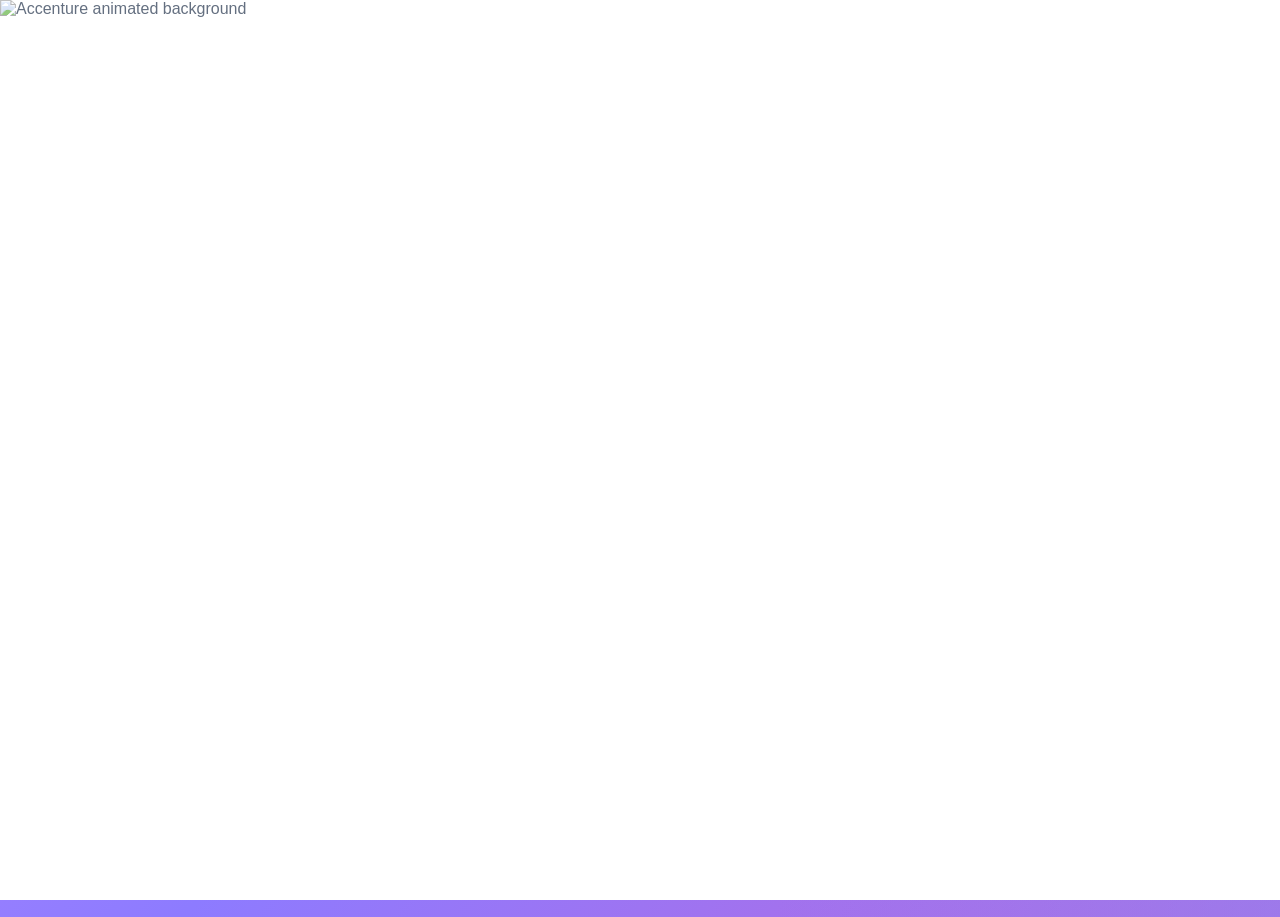
==== index.html @ 8d1d40d7 "Update index.html" ====
<!doctype html>
<html lang="en">
<head>
    <meta charset="UTF-8" />
    <meta name="viewport" content="width=device-width, initial-scale=1.0" />
    <title>Yasniri Herrera Career Journey 💜</title>
    <link rel="stylesheet" href="styles.css" />
    <link rel="stylesheet" href="https://fontlibrary.org//face/chomsky">

<link rel="preconnect" href="https://fonts.googleapis.com">
<link rel="preconnect" href="https://fonts.gstatic.com" crossorigin>
<link href="https://fonts.googleapis.com/css2?family=Cormorant+Garamond:wght@300;400;500;600;700&family=Englebert&family=Great+Vibes&family=Petit+Formal+Script&display=swap" rel="stylesheet">
</head>
 
<body>

    <!--  INTRO SCREEN -->
    <div id="intro-screen">
        <img
            src="https://media.giphy.com/media/1F5EWwZtr1RC0Eieqn/giphy.gif"
            class="intro-gif"
            alt="Accenture animated background"
        />
        <h1 class="hello-text">Welcome...</h1>
    </div>

    <div class="browser">
        <header class="top-bar">
            <div class="window-dots">
                <span class="red"></span>
                <span class="yellow"></span>
                <span class="green"></span>
            </div>

            <div class="tab">https://www...Yasniri Capst</div>

           <div class="toolbar">
                    <button class="nav-arrow" onclick="history.back()">‹</button>
                    <button class="nav-arrow" onclick="history.forward()">›</button>

                    <div class="url-bar">
                        <span>⌕</span>
                        <input
                            id="searchInput"
                            type="text"
                            placeholder="Search: Home, About, Journey, Experience, Gallery, Contact" />
                    </div>

                    <button class="go-btn" onclick="searchSite()">Go</button>
                </div>
        </header>

        <main class="start-page">
            <section class="hero">
                <h1 id="typingText" data-text="A Digital Window Into My Story"></h1>
                <h2 class="hero-subtitle">
Take a glimpse into who I am, where I’ve been, and where I’m headed next.                </h2>

                <p id="searchMessage"></p>
            </section>

            <section class="favorites">
                <a href="home.html" class="favorite-card">
                    <div class="icon">📖</div>
                    <p>About</p>
                </a>

                <a href="journey.html" class="favorite-card">
                    <div class="icon">🛤️</div>
                    <p>Journey</p>
                </a>

                <a href="experience.html" class="favorite-card">
                    <div class="icon">💼</div>
                    <p>Experience</p>
                </a>

                <a href="gallery.html" class="favorite-card">
                    <div class="icon">🖼️</div>
                    <p>Gallery</p>
                </a>

                <a href="contact.html" class="favorite-card">
                    <div class="icon">📄</div>
                    <p>Contact</p>
                </a>
            </section>

            <section class="word-belt">
                <div class="word-track">
                    <div class="quote-card">
                        <p>
                            “Yas brings her light, energy and positivity to her work and to the people around her
                            every day. I admire her diligence and perseverance in balancing school and work load in
                            the best way possible.” — Emine, My Supervisor
                        </p>
                        <button class="see-more-btn" onclick="openQuote(this)">See More</button>
                    </div>

                    <div class="quote-card">
                        <p>
                            “It’s always such a joy getting to see and talk to Yas, no matter how brief our
                            conversations are, you consistently bring such positive energy with you. You have a way
                            of leaving people feeling a little lighter and making the day just a bit better, and
                            that’s something truly special. I’m so proud of you and everything you’ve accomplished
                            in your career already!” — Talia, Peer Mentor
                        </p>
                        <button class="see-more-btn" onclick="openQuote(this)">See More</button>
                    </div>

                    <div class="quote-card">
                        <p>
                            I truly appreciate Yas’ patience, humility, kindness, and the way she has navigated
                            building strong people skills throughout her first experience in a corporate
                            environment. One of the most rewarding things to watch has been Yas gradually breaking
                            out of her shell, collaborating more confidently with her team, getting involved in
                            projects, and putting herself out there to showcase her creativity and talents. It has
                            been inspiring to watch her continue growing into herself and realizing that she can
                            accomplish anything she sets her mind to. Her hard work, dedication, and willingness to
                            keep learning has paid off, and I truly believe she has a very bright future ahead of
                            her. — Maria Acevedo
                        </p>
                        <button class="see-more-btn" onclick="openQuote(this)">See More</button>
                    </div>

                    <div class="quote-card">
                        <p>
You never know someone’s potential until you see it walk through the door—and that’s exactly what I saw in Yas from day one. She is resilient, responsible, hardworking, and a true pleasure to work with. Across the many projects we’ve collaborated on, Yas has consistently helped bring ideas to life with seamless execution. I especially admire the moments when she shines without even realizing it. Thank you for making even the most stressful days easier! - Silvia Chorny

</p>
                        <button class="see-more-btn" onclick="openQuote(this)">See More</button>
                    </div>

                    <div class="quote-card">
                        <p>“It’s always such a joy getting to see and talk to Yas, no matter how brief our
                            conversations are, you consistently bring such positive energy with you. You have a way
                            of leaving people feeling a little lighter and making the day just a bit better, and
                            that’s something truly special. I’m so proud of you and everything you’ve accomplished
                            in your career already!” — Talia, Peer Mentor</p>
                        <button class="see-more-btn" onclick="openQuote(this)">See More</button>
                    </div>

                    <div class="quote-card">
                        <p>
You never know someone’s potential until you see it walk through the door—and that’s exactly what I saw in Yas from day one. She is resilient, responsible, hardworking, and a true pleasure to work with. Across the many projects we’ve collaborated on, Yas has consistently helped bring ideas to life with seamless execution. I especially admire the moments when she shines without even realizing it. Thank you for making even the most stressful days easier! - Silvia Chorny

</p>
                        <button class="see-more-btn" onclick="openQuote(this)">See More</button>
                    </div>

                    <div class="quote-card">
                        <p>“Yas brings her light, energy and positivity to her work and to the people around her every day. I admire her diligence and perseverance in balancing school and work load in the best way possible.” - Emine(Supervisor)</p>
                        <button class="see-more-btn" onclick="openQuote(this)">See More</button>
                    </div>


 <div class="quote-card">
                        <p>
You never know someone’s potential until you see it walk through the door—and that’s exactly what I saw in Yas from day one. She is resilient, responsible, hardworking, and a true pleasure to work with. Across the many projects we’ve collaborated on, Yas has consistently helped bring ideas to life with seamless execution. I especially admire the moments when she shines without even realizing it. Thank you for making even the most stressful days easier! - Silvia Chorny

</p>
                        <button class="see-more-btn" onclick="openQuote(this)">See More</button>
                    </div>


                    <div class="quote-card">
                        <p>I truly appreciate Yas’ patience, humility, kindness, and the way she has navigated
                            building strong people skills throughout her first experience in a corporate
                            environment. One of the most rewarding things to watch has been Yas gradually breaking
                            out of her shell, collaborating more confidently with her team, getting involved in
                            projects, and putting herself out there to showcase her creativity and talents. It has
                            been inspiring to watch her continue growing into herself and realizing that she can
                            accomplish anything she sets her mind to. Her hard work, dedication, and willingness to
                            keep learning has paid off, and I truly believe she has a very bright future ahead of
                            her. — Maria Acevedo</p>
                        <button class="see-more-btn" onclick="openQuote(this)">See More</button>
                    </div>

                    <div class="quote-card">
                        <p>
Yas could take my job and do it better than me if she wanted to. She is constantly reframing the way we do things on the youth apprenticeship program with out-of-the-box ideas and the drive to execute them. She has this incredible passion to pay things forward, and was a driving force behind last year's Excel curriculum, along with serving as the only youth apprentice communications coach for Cohort 2025 to improve their business writing. She is bright, hard-working, and never stops surprising us with what she's able to do.

</p>
                        <button class="see-more-btn" onclick="openQuote(this)">See More</button>
                    </div>

                  

                    <div class="quote-card">
                        <p>
You never know someone’s potential until you see it walk through the door—and that’s exactly what I saw in Yas from day one. She is resilient, responsible, hardworking, and a true pleasure to work with. Across the many projects we’ve collaborated on, Yas has consistently helped bring ideas to life with seamless execution. I especially admire the moments when she shines without even realizing it. Thank you for making even the most stressful days easier! - Silvia Chorny

</p>
                        <button class="see-more-btn" onclick="openQuote(this)">See More</button>
                    </div>

                    <div class="quote-card">
                        <p>
I truly appreciate Yas’ patience, humility, kindness, and the way she has navigated
                            building strong people skills throughout her first experience in a corporate
                            environment. One of the most rewarding things to watch has been Yas gradually breaking
                            out of her shell, collaborating more confidently with her team, getting involved in
                            projects, and putting herself out there to showcase her creativity and talents. It has
                            been inspiring to watch her continue growing into herself and realizing that she can
                            accomplish anything she sets her mind to. Her hard work, dedication, and willingness to
                            keep learning has paid off, and I truly believe she has a very bright future ahead of
                            her. — Maria Acevedo

</p>
                        <button class="see-more-btn" onclick="openQuote(this)">See More</button>
                    </div>

                     <div class="quote-card">
                        <p>
You never know someone’s potential until you see it walk through the door—and that’s exactly what I saw in Yas from day one. She is resilient, responsible, hardworking, and a true pleasure to work with. Across the many projects we’ve collaborated on, Yas has consistently helped bring ideas to life with seamless execution. I especially admire the moments when she shines without even realizing it. Thank you for making even the most stressful days easier! - Silvia Chorny

</p>
                        <button class="see-more-btn" onclick="openQuote(this)">See More</button>
                </div>

                  <div class="quote-card">
                        <p>
Yas could take my job and do it better than me if she wanted to. She is constantly reframing the way we do things on the youth apprenticeship program with out-of-the-box ideas and the drive to execute them. She has this incredible passion to pay things forward, and was a driving force behind last year's Excel curriculum, along with serving as the only youth apprentice communications coach for Cohort 2025 to improve their business writing. She is bright, hard-working, and never stops surprising us with what she's able to do.

</p>                    <button class="see-more-btn" onclick="openQuote(this)">See More</button>
                    </div>
 <div class="quote-card">
                        <p>“It’s always such a joy getting to see and talk to Yas, no matter how brief our
                            conversations are, you consistently bring such positive energy with you. You have a way
                            of leaving people feeling a little lighter and making the day just a bit better, and
                            that’s something truly special. I’m so proud of you and everything you’ve accomplished
                            in your career already!” — Talia, Peer Mentor</p>
                        <button class="see-more-btn" onclick="openQuote(this)">See More</button>
                    </div>

                    <div class="quote-card">
                        <p>
I truly appreciate Yas’ patience, humility, kindness, and the way she has navigated
                            building strong people skills throughout her first experience in a corporate
                            environment. One of the most rewarding things to watch has been Yas gradually breaking
                            out of her shell, collaborating more confidently with her team, getting involved in
                            projects, and putting herself out there to showcase her creativity and talents. It has
                            been inspiring to watch her continue growing into herself and realizing that she can
                            accomplish anything she sets her mind to. Her hard work, dedication, and willingness to
                            keep learning has paid off, and I truly believe she has a very bright future ahead of
                            her. — Maria Acevedo

</p>
                        <button class="see-more-btn" onclick="openQuote(this)">See More</button>
                    </div>

 <div class="quote-card">
                        <p>
Yas could take my job and do it better than me if she wanted to. She is constantly reframing the way we do things on the youth apprenticeship program with out-of-the-box ideas and the drive to execute them. She has this incredible passion to pay things forward, and was a driving force behind last year's Excel curriculum, along with serving as the only youth apprentice communications coach for Cohort 2025 to improve their business writing. She is bright, hard-working, and never stops surprising us with what she's able to do.

</p>                    <button class="see-more-btn" onclick="openQuote(this)">See More</button>
                    </div>

<div class="quote-card">
                        <p>
You never know someone’s potential until you see it walk through the door—and that’s exactly what I saw in Yas from day one. She is resilient, responsible, hardworking, and a true pleasure to work with. Across the many projects we’ve collaborated on, Yas has consistently helped bring ideas to life with seamless execution. I especially admire the moments when she shines without even realizing it. Thank you for making even the most stressful days easier! - Silvia Chorny

</p>
  <button class="see-more-btn" onclick="openQuote(this)">See More</button>
                </div>

                <div class="quote-card">
                        <p>
                            “Yas brings her light, energy and positivity to her work and to the people around her
                            every day. I admire her diligence and perseverance in balancing school and work load in
                            the best way possible.” — Emine, My Supervisor
                        </p>
                        <button class="see-more-btn" onclick="openQuote(this)">See More</button>
                    </div>


            </section>
        </main>
    </div>

    <div id="quoteModal" class="quote-modal">
        <div class="quote-popup">
            <button class="close-quote" onclick="closeQuote()">×</button>
            <p id="fullQuoteText"></p>
        </div>
    </div>

    <script src="script.js"></script>

    </body>
    </html>
---- styles.css ----
* {
    margin: 0;
    padding: 0;
    box-sizing: border-box;
}

html,
body {
    width: 100%;
    min-height: 100%;
    overflow-x: hidden;
}

body {
    min-height: 100vh;
    font-family: Arial, Helvetica, sans-serif;
    background: radial-gradient(circle at top left, rgba(255, 255, 255, 0.35), transparent 28%),
        radial-gradient(circle at bottom right, rgba(129, 140, 248, 0.45), transparent 32%),
        linear-gradient(135deg, #b88cff, #8d7bff, #b46adf);
    color: #12233d;
}

/* APPLE HELLO INTRO SCREEN */

#intro-screen {
    position: fixed;
    inset: 0;
    background: #ffffff;
    display: flex;
    justify-content: center;
    align-items: center;
    overflow: hidden;
    z-index: 9999999;
    transition: opacity 1s ease, visibility 1s ease;
}

.intro-gif {
    position: absolute;
    inset: 0;
    width: 100%;
    height: 100%;
    object-fit: contain;
    opacity: 0.65;
    z-index: 1;
}

.hello-text {
    position: absolute;
    top: 50%;
    left: 50%;
    transform: translate(-50%, -50%);

    font-family: "Great Vibes", cursive;
    font-weight: 400;
    font-style: normal;
font-size: clamp(5rem, 10vw, 9rem);    letter-spacing: 4px;
    color: rgb(0, 0, 0);
    text-align: center;

    z-index: 10;
    opacity: 0;

    text-shadow:
        0 0 10px rgba(226, 87, 242, 0.8),
        0 0 20px rgba(243, 102, 226, 0.6),
        0 0 40px rgba(141, 9, 212, 0.4);
}

/* Only starts after screen is clicked */
#intro-screen.start .hello-text {
    animation:
        fadeIn 2s ease forwards,
        floatText 4s ease-in-out infinite 2s,
        glowText 3s ease-in-out infinite 2s;
}

#intro-screen.hide {
    opacity: 0;
    visibility: hidden;
    pointer-events: none;
}

@keyframes fadeIn {
    0% {
        opacity: 0;
        filter: blur(12px);
        transform: translate(-50%, -50%) scale(0.9);
    }

    100% {
        opacity: 1;
        filter: blur(0);
        transform: translate(-50%, -50%) scale(1);
    }
}

@keyframes floatText {
    0% {
        transform: translate(-50%, -50%) translateY(0px);
    }

    50% {
        transform: translate(-50%, -50%) translateY(-12px);
    }

    100% {
        transform: translate(-50%, -50%) translateY(0px);
    }
}

@keyframes glowText {
    0% {
        text-shadow:
            0 0 10px rgba(172, 39, 254, 0.885),
            0 0 20px rgba(187, 50, 225, 0.4);
    }

    50% {
        text-shadow:
            0 0 20px rgb(183, 16, 238),
            0 0 40px rgba(227, 69, 225, 0.8),
            0 0 60px rgba(224, 135, 240, 0.916);
    }

    100% {
        text-shadow:
            0 0 10px rgba(156, 13, 239, 0.872),
            0 0 20px rgba(197, 6, 255, 0.4);
    }
}

.browser {
    width: 100%;
    min-height: 100vh;
}

.top-bar {
    height: 105px;
    background: rgba(214, 207, 255, 0.72);
    backdrop-filter: blur(18px);
    border-bottom: 1px solid rgba(255, 255, 255, 0.35);
    position: relative;
    box-shadow: 0 8px 25px rgba(65, 45, 120, 0.12);
}

.window-dots {
    position: absolute;
    top: 18px;
    left: 18px;
    display: flex;
    gap: 7px;
}

.window-dots span {
    width: 14px;
    height: 14px;
    border-radius: 50%;
    display: block;
}

.red {
    background: #ff5f57;
}

.yellow {
    background: #ffbd2e;
}

.green {
    background: #28c840;
}

.tab {
    position: absolute;
    top: 10px;
    left: 88px;
    width: 215px;
    height: 35px;
    background: rgba(151, 140, 225, 0.9);
    border-radius: 9px 9px 0 0;
    padding: 10px 15px;
    font-size: 13px;
    font-weight: bold;
    color: #12233d;
    overflow: hidden;
    white-space: nowrap;
}

.toolbar {
    position: absolute;
    top: 56px;
    left: 0;
    width: 100%;
    display: flex;
    align-items: center;
    justify-content: center;
    gap: 10px;
    padding: 0 20px;
}

.nav-arrow,
.go-btn {
    border: none;
    cursor: pointer;
    transition: 0.25s;
}

.nav-arrow {
    background: transparent;
    font-size: 28px;
    padding: 4px 10px;
    color: #12233d;
}

.nav-arrow:hover {
    background: rgba(255, 255, 255, 0.35);
    border-radius: 10px;
}

.url-bar {
    width: 42%;
    min-width: 320px;
    max-width: 620px;
    height: 38px;
    background: rgba(255, 255, 255, 0.72);
    border-radius: 11px;
    display: flex;
    align-items: center;
    gap: 8px;
    padding: 0 14px;
}

.url-bar input {
    width: 100%;
    border: none;
    outline: none;
    background: transparent;
    color: #12233d;
    font-size: 14px;
}

.go-btn {
    height: 38px;
    padding: 0 18px;
    border-radius: 11px;
    background: #12233d;
    color: white;
    font-weight: bold;
}

.go-btn:hover {
    background: #3830c1;
    transform: translateY(-2px);
}

.start-page {
    padding: 70px 22px 80px;
    text-align: center;
}

.hero {
    max-width: 850px;
    margin: 0 auto 35px;
}

#typingText {
          font-family: "Great Vibes", cursive;
    font-weight: 400;
    font-style: normal;
}

.hero h2 {
    font-size: 32px;
    margin-bottom: 14px;
    font-family: "Great Vibes", cursive;
    font-weight: 400;
    font-style: normal;
}

.hero-subtitle {
    max-width: 610px;
    margin: 0 auto;
    line-height: 1.6;
}

#searchMessage {
    min-height: 24px;
    margin-top: 18px;
    font-weight: bold;
    color: #12233d;
}

.favorites {
    display: flex;
    justify-content: center;
    gap: 26px;
    flex-wrap: wrap;
    width: 90%;
    max-width: 900px;
    margin: 0 auto 55px;
}

.favorite-card {
    width: 112px;
    text-align: center;
    text-decoration: none;
    color: #12233d;
    transition: 0.25s;
}

.favorite-card:hover {
    transform: translateY(-7px) scale(1.04);
}

.icon {
    width: 72px;
    height: 72px;
    margin: 0 auto 10px;
    background: rgba(255, 255, 255, 0.82);
    border: 1px solid rgba(255, 255, 255, 0.65);
    border-radius: 20px;
    box-shadow: 0 12px 25px rgba(64, 44, 120, 0.2);
    display: flex;
    justify-content: center;
    align-items: center;
    font-size: 30px;
}

.favorite-card p {
    font-size: 13px;
    font-weight: bold;
}

.word-belt {
    width: 100%;
    overflow: hidden;
    padding: 25px 0 40px;
}

.word-track {
    display: flex;
    gap: 28px;
    width: max-content;
    animation: conveyor 27s linear infinite;
}

.word-track:hover {
    animation-play-state: paused;
}

.quote-card {
    width: 360px;
    height: 190px;
    padding: 24px 28px;
    border-radius: 28px;
    background: rgba(255, 255, 255, 0.22);
    backdrop-filter: blur(18px);
    border: 1px solid rgba(255, 255, 255, 0.35);
    box-shadow: 0 18px 35px rgba(54, 35, 110, 0.22);
    color: #fcfdff;
    font-size: 16px;
    font-weight: bold;
    line-height: 1.45;
    text-align: center;
    display: flex;
    flex-direction: column;
    justify-content: space-between;
}

.quote-card p {
    display: -webkit-box;
    -webkit-line-clamp: 4;
    -webkit-box-orient: vertical;
    overflow: hidden;
}

.see-more-btn {
    border: none;
    margin-top: 12px;
    padding: 9px 18px;
    border-radius: 999px;
    background: white;
    color: #6d4bd8;
    font-weight: bold;
    cursor: pointer;
}

.see-more-btn:hover {
    background: #12233d;
    color: white;
}

.quote-modal {
    display: none;
    position: fixed;
    inset: 0;
    background: rgba(18, 35, 61, 0.55);
    backdrop-filter: blur(8px);
    z-index: 9999;
    justify-content: center;
    align-items: center;
    padding: 20px;
}

.quote-modal.active {
    display: flex;
}

.quote-popup {
    width: min(650px, 92%);
    max-height: 75vh;
    overflow-y: auto;
    background: rgba(255, 255, 255, 0.95);
    color: #12233d;
    border-radius: 28px;
    padding: 40px 35px 35px;
    box-shadow: 0 25px 60px rgba(38, 25, 89, 0.35);
    position: relative;
}

.quote-popup p {
    font-size: 18px;
    line-height: 1.7;
    font-weight: bold;
}

.close-quote {
    position: absolute;
    top: 14px;
    right: 18px;
    border: none;
    background: #6d4bd8;
    color: white;
    width: 34px;
    height: 34px;
    border-radius: 50%;
    font-size: 22px;
    cursor: pointer;
}

h1 {
     font-family: "Cormorant Garamond";
    font-size: 60px;
}

@keyframes conveyor {
    from {
        transform: translateX(0);
    }

    to {
        transform: translateX(-50%);
    }
}

@media (max-width: 768px) {
    .top-bar {
        height: 135px;
    }

    .toolbar {
        top: 68px;
        flex-wrap: wrap;
    }

    .url-bar {
        width: 75%;
        min-width: 230px;
    }

    #typingText {
        font-size: 32px;
    }

    .hero h2 {
        font-size: 26px;
    }

    .quote-card {
        width: 300px;
        height: 185px;
        font-size: 15px;
    }
}

@media (max-width: 600px) {
    .tab {
        display: none;
    }

    .url-bar {
        width: 100%;
        min-width: 0;
    }

    .favorites {
        display: grid;
        grid-template-columns: repeat(2, 1fr);
    }

    .quote-card {
        width: 260px;
        height: 185px;
        font-size: 14px;
        padding: 20px;
    }
}

h2 {
    font-family: "Cormorant Garamond", serif;
    font-optical-sizing: auto;
    font-weight: 400;
    font-style: normal;
    font-size: 20px;
}

h4 {
    font-family: "Cormorant Garamond", serif;
    font-optical-sizing: auto;
    font-weight: 400;
    font-style: normal;
}

p {
    font-family: "Cormorant Garamond", serif;
    font-optical-sizing: auto;
    font-weight: 400;
    font-style: normal;
    font-size: 20px;
}

a{
    font-family: "Petit Formal Script", cursive;
  font-style: bold;  
  font-size: 18px;
}


input {
    font-family: "Englebert", cursive;
}
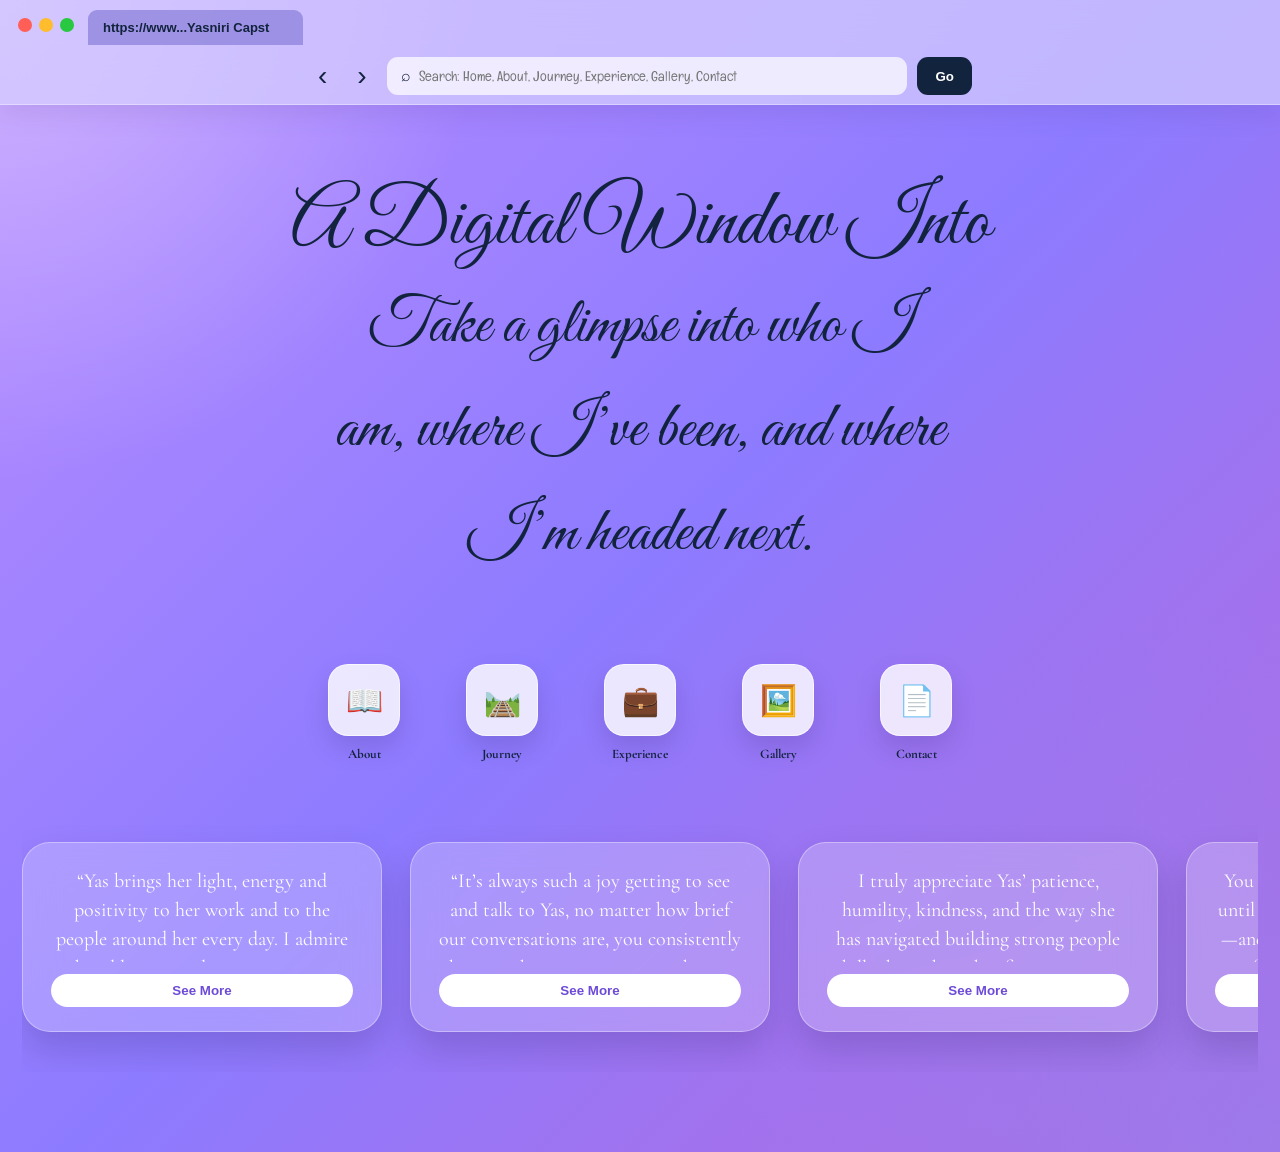
==== commit 34c73999: "changes" ====
--- a/index.html
+++ b/index.html
@@ -14,7 +14,7 @@
  
 <body>
 
-    <!--  INTRO SCREEN -->
+    <!--  INTRO SCREEN 
     <div id="intro-screen">
         <img
             src="https://media.giphy.com/media/1F5EWwZtr1RC0Eieqn/giphy.gif"
@@ -22,8 +22,8 @@
             alt="Accenture animated background"
         />
         <h1 class="hello-text">Welcome...</h1>
-    </div>
-
+    </div>   
+-->
     <div class="browser">
         <header class="top-bar">
             <div class="window-dots">
--- a/styles.css
+++ b/styles.css
@@ -270,7 +270,7 @@
 }
 
 .hero h2 {
-    font-size: 32px;
+    font-size: 65px;
     margin-bottom: 14px;
     font-family: "Great Vibes", cursive;
     font-weight: 400;
@@ -440,7 +440,7 @@
 
 h1 {
      font-family: "Cormorant Garamond";
-    font-size: 60px;
+    font-size: 80px;
 }
 
 @keyframes conveyor {
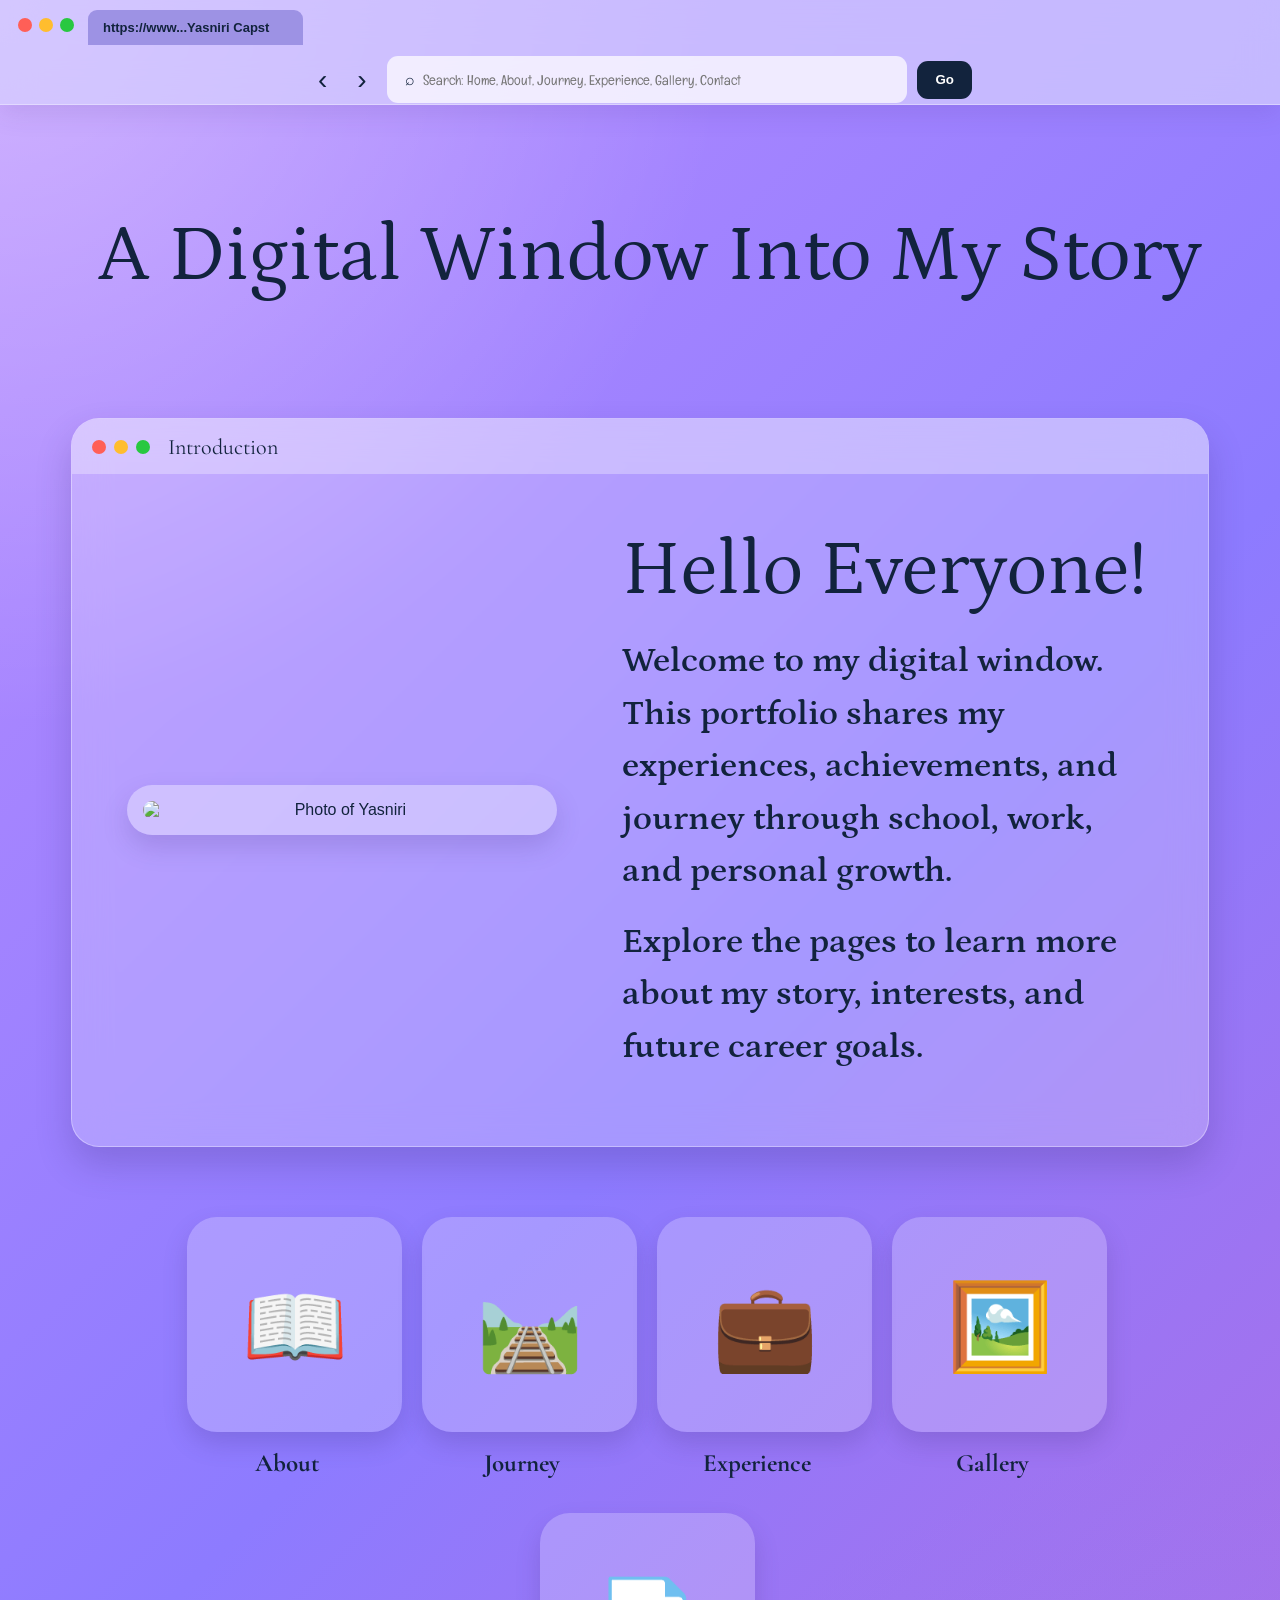
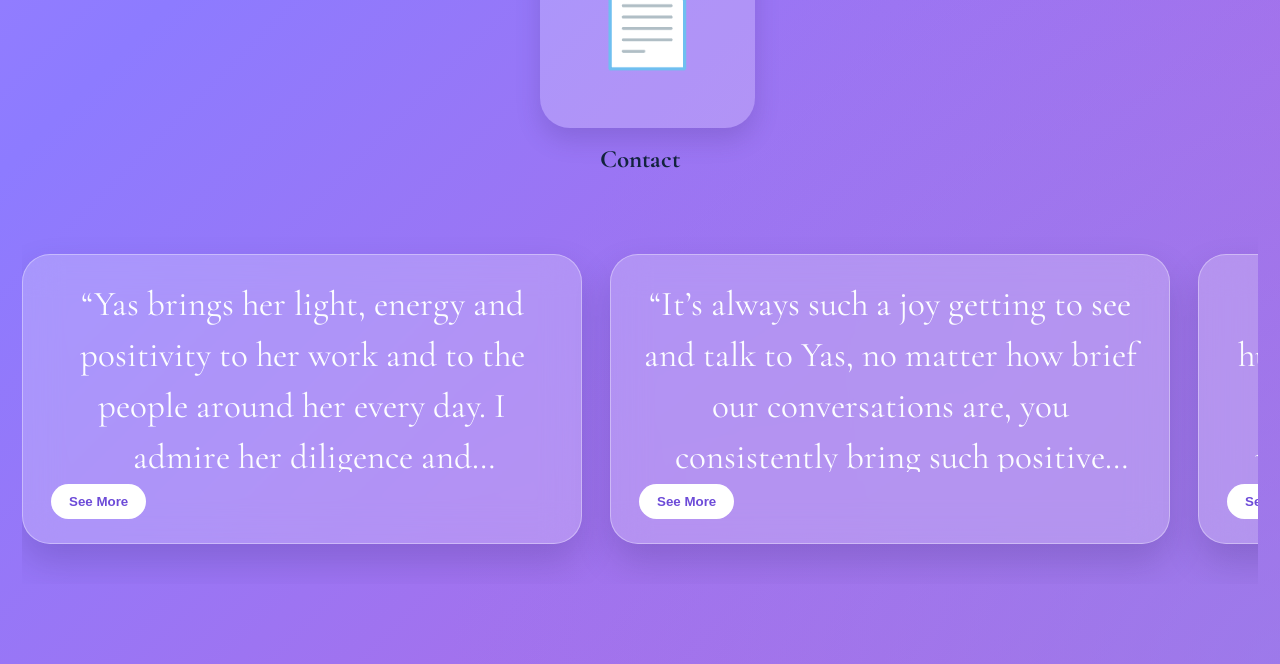
==== commit 806b5a28: "changes" ====
--- a/index.html
+++ b/index.html
@@ -10,6 +10,7 @@
 <link rel="preconnect" href="https://fonts.googleapis.com">
 <link rel="preconnect" href="https://fonts.gstatic.com" crossorigin>
 <link href="https://fonts.googleapis.com/css2?family=Cormorant+Garamond:wght@300;400;500;600;700&family=Englebert&family=Great+Vibes&family=Petit+Formal+Script&display=swap" rel="stylesheet">
+<link href="https://fonts.googleapis.com/css2?family=Cookie&family=Cormorant+Garamond:ital,wght@0,300..700;1,300..700&family=Englebert&family=Great+Vibes&family=Marck+Script&family=Petit+Formal+Script&family=Petrona:ital,wght@1,100..900&display=swap" rel="stylesheet">
 </head>
  
 <body>
@@ -53,11 +54,54 @@
         <main class="start-page">
             <section class="hero">
                 <h1 id="typingText" data-text="A Digital Window Into My Story"></h1>
-                <h2 class="hero-subtitle">
-Take a glimpse into who I am, where I’ve been, and where I’m headed next.                </h2>
+
+<h2 id="typingText2"
+    data-text="Take a glimpse into who I am, where I’ve been, and where I’m headed next."
+    class="hero-subtitle">
+</h2>
 
                 <p id="searchMessage"></p>
             </section>
+<section class="mini-window about-window">
+
+    <div class="mini-topbar">
+        <span class="dot red"></span>
+        <span class="dot yellow"></span>
+        <span class="dot green"></span>
+
+        <h4>Introduction</h4>
+    </div>
+
+    <div class="mini-content about-layout">
+
+        <div class="photo-card">
+            <img
+                src="https://cdn.corenexis.com/files/c/7716537720.jpg"
+                alt="Photo of Yasniri"
+                class="profile-image" />
+        </div>
+
+        <div class="about-text">
+
+            <h1 id="aboutTypingText"
+                data-text="Hello Everyone!">
+            </h1>
+
+            <p>
+                Welcome to my digital window. This portfolio shares my experiences,
+                achievements, and journey through school, work, and personal growth.
+            </p>
+
+            <p>
+                Explore the pages to learn more about my story,
+                interests, and future career goals.
+            </p>
+
+        </div>
+
+    </div>
+
+</section>
 
             <section class="favorites">
                 <a href="home.html" class="favorite-card">
--- a/styles.css
+++ b/styles.css
@@ -221,17 +221,17 @@
     width: 42%;
     min-width: 320px;
     max-width: 620px;
-    height: 38px;
+    height: 47px;
     background: rgba(255, 255, 255, 0.72);
     border-radius: 11px;
     display: flex;
     align-items: center;
     gap: 8px;
-    padding: 0 14px;
+    padding: 0 18px;
 }
 
 .url-bar input {
-    width: 100%;
+    width: 200%;
     border: none;
     outline: none;
     background: transparent;
@@ -259,12 +259,15 @@
 }
 
 .hero {
-    max-width: 850px;
-    margin: 0 auto 35px;
+    max-width: 1500px;
+    width: 100%;
+
+    margin: 0 auto 75px;
+
 }
 
 #typingText {
-          font-family: "Great Vibes", cursive;
+  font-family: "Petrona", serif;
     font-weight: 400;
     font-style: normal;
 }
@@ -272,16 +275,21 @@
 .hero h2 {
     font-size: 65px;
     margin-bottom: 14px;
-    font-family: "Great Vibes", cursive;
-    font-weight: 400;
+  font-family: "Petrona", serif;
+     font-weight: 400;
     font-style: normal;
+    white-space: nowrap;
+
 }
 
 .hero-subtitle {
     max-width: 610px;
     margin: 0 auto;
     line-height: 1.6;
-}
+   transform: translateX(-80px);
+   padding-right: 1680px;
+}
+
 
 #searchMessage {
     min-height: 24px;
@@ -292,16 +300,23 @@
 
 .favorites {
     display: flex;
+    flex-direction: row;
+
     justify-content: center;
-    gap: 26px;
+    align-items: center;
+
+    gap: 35px;
+
     flex-wrap: wrap;
+
     width: 90%;
-    max-width: 900px;
+    max-width: 1200px;
+
     margin: 0 auto 55px;
 }
 
 .favorite-card {
-    width: 112px;
+    width: 200px;
     text-align: center;
     text-decoration: none;
     color: #12233d;
@@ -313,21 +328,27 @@
 }
 
 .icon {
-    width: 72px;
-    height: 72px;
-    margin: 0 auto 10px;
-    background: rgba(255, 255, 255, 0.82);
-    border: 1px solid rgba(255, 255, 255, 0.65);
-    border-radius: 20px;
-    box-shadow: 0 12px 25px rgba(64, 44, 120, 0.2);
+    width: 215px;
+    height: 215px;
+
+    margin: 0 auto 16px;
+
+    background: rgba(255, 255, 255, 0.22);
+
+    border-radius: 30px;
+
     display: flex;
     justify-content: center;
     align-items: center;
-    font-size: 30px;
+
+    font-size: 85px;
+
+    box-shadow: 0 12px 25px rgba(64,44,120,0.2);
+    
 }
 
 .favorite-card p {
-    font-size: 13px;
+    font-size: 25px;
     font-weight: bold;
 }
 
@@ -349,8 +370,8 @@
 }
 
 .quote-card {
-    width: 360px;
-    height: 190px;
+    width: 560px;
+    height: 290px;
     padding: 24px 28px;
     border-radius: 28px;
     background: rgba(255, 255, 255, 0.22);
@@ -372,6 +393,7 @@
     -webkit-line-clamp: 4;
     -webkit-box-orient: vertical;
     overflow: hidden;
+    font-size:35px;
 }
 
 .see-more-btn {
@@ -383,10 +405,12 @@
     color: #6d4bd8;
     font-weight: bold;
     cursor: pointer;
+    height: 36px;
+    width: max-content;
 }
 
 .see-more-btn:hover {
-    background: #12233d;
+    background: #8000bf;
     color: white;
 }
 
@@ -407,8 +431,8 @@
 }
 
 .quote-popup {
-    width: min(650px, 92%);
-    max-height: 75vh;
+    width: min(850px, 92%);
+    max-height: 1375px;
     overflow-y: auto;
     background: rgba(255, 255, 255, 0.95);
     color: #12233d;
@@ -419,7 +443,7 @@
 }
 
 .quote-popup p {
-    font-size: 18px;
+    font-size: 30px;
     line-height: 1.7;
     font-weight: bold;
 }
@@ -441,6 +465,9 @@
 h1 {
      font-family: "Cormorant Garamond";
     font-size: 80px;
+    white-space: nowrap;
+    padding-left: 20px;
+    padding-top: 35px;
 }
 
 @keyframes conveyor {
@@ -508,7 +535,6 @@
 
 h2 {
     font-family: "Cormorant Garamond", serif;
-    font-optical-sizing: auto;
     font-weight: 400;
     font-style: normal;
     font-size: 20px;
@@ -538,4 +564,150 @@
 
 input {
     font-family: "Englebert", cursive;
-}+}
+
+
+/* MINI WINDOW */
+
+.mini-window {
+    width: 92%;
+    max-width: 1450px;
+
+    margin: 70px auto;
+
+    background: rgba(255, 255, 255, 0.22);
+
+    backdrop-filter: blur(18px);
+
+    border: 1px solid rgba(255, 255, 255, 0.35);
+
+    border-radius: 28px;
+
+    box-shadow: 0 18px 35px rgba(54, 35, 110, 0.22);
+
+    overflow: hidden;
+}
+
+.mini-topbar {
+    height: 55px;
+
+    background: rgba(255, 255, 255, 0.3);
+
+    display: flex;
+    align-items: center;
+
+    gap: 8px;
+
+    padding: 0 20px;
+}
+
+.mini-topbar .dot {
+    width: 14px;
+    height: 14px;
+
+    border-radius: 50%;
+
+    display: block;
+}
+
+.mini-topbar h4 {
+    margin-left: 10px;
+
+    font-size: 22px;
+
+    font-family: "Cormorant Garamond", serif;
+
+    color: #12233d;
+}
+
+.mini-content {
+    padding: 55px;
+}
+
+.about-layout {
+    display: grid;
+
+    grid-template-columns: 430px 1fr;
+
+    gap: 65px;
+
+    align-items: center;
+}
+
+.photo-card {
+    width: 430px;
+
+    background: rgba(255, 255, 255, 0.35);
+
+    padding: 16px;
+
+    border-radius: 28px;
+
+    box-shadow: 0 12px 26px rgba(64, 44, 120, 0.18);
+}
+
+.profile-image {
+    width: 100%;
+
+    display: block;
+
+    border-radius: 22px;
+}
+
+.about-text {
+    text-align: left;
+}
+
+.about-text h1 {
+  font-family: "Petrona", serif;
+
+    font-size: clamp(4rem, 6vw, 6.2rem);
+
+    font-weight: 400;
+
+    line-height: 1.1;
+
+    margin-bottom: 22px;
+
+    padding: 0;
+
+    white-space: normal;
+
+    color: #12233d;
+}
+
+.about-text p {
+  font-family: "Petrona", serif;
+
+    font-size: 35px;
+
+    line-height: 1.5;
+
+    margin-bottom: 18px;
+
+    font-weight: 600;
+
+    color: #12233d;
+}
+
+/* MOBILE */
+
+@media (max-width: 950px) {
+
+    .about-layout {
+        grid-template-columns: 1fr;
+
+        text-align: center;
+    }
+
+    .photo-card {
+        margin: 0 auto;
+    }
+
+    .about-text {
+        text-align: center;
+    }
+}
+
+
+
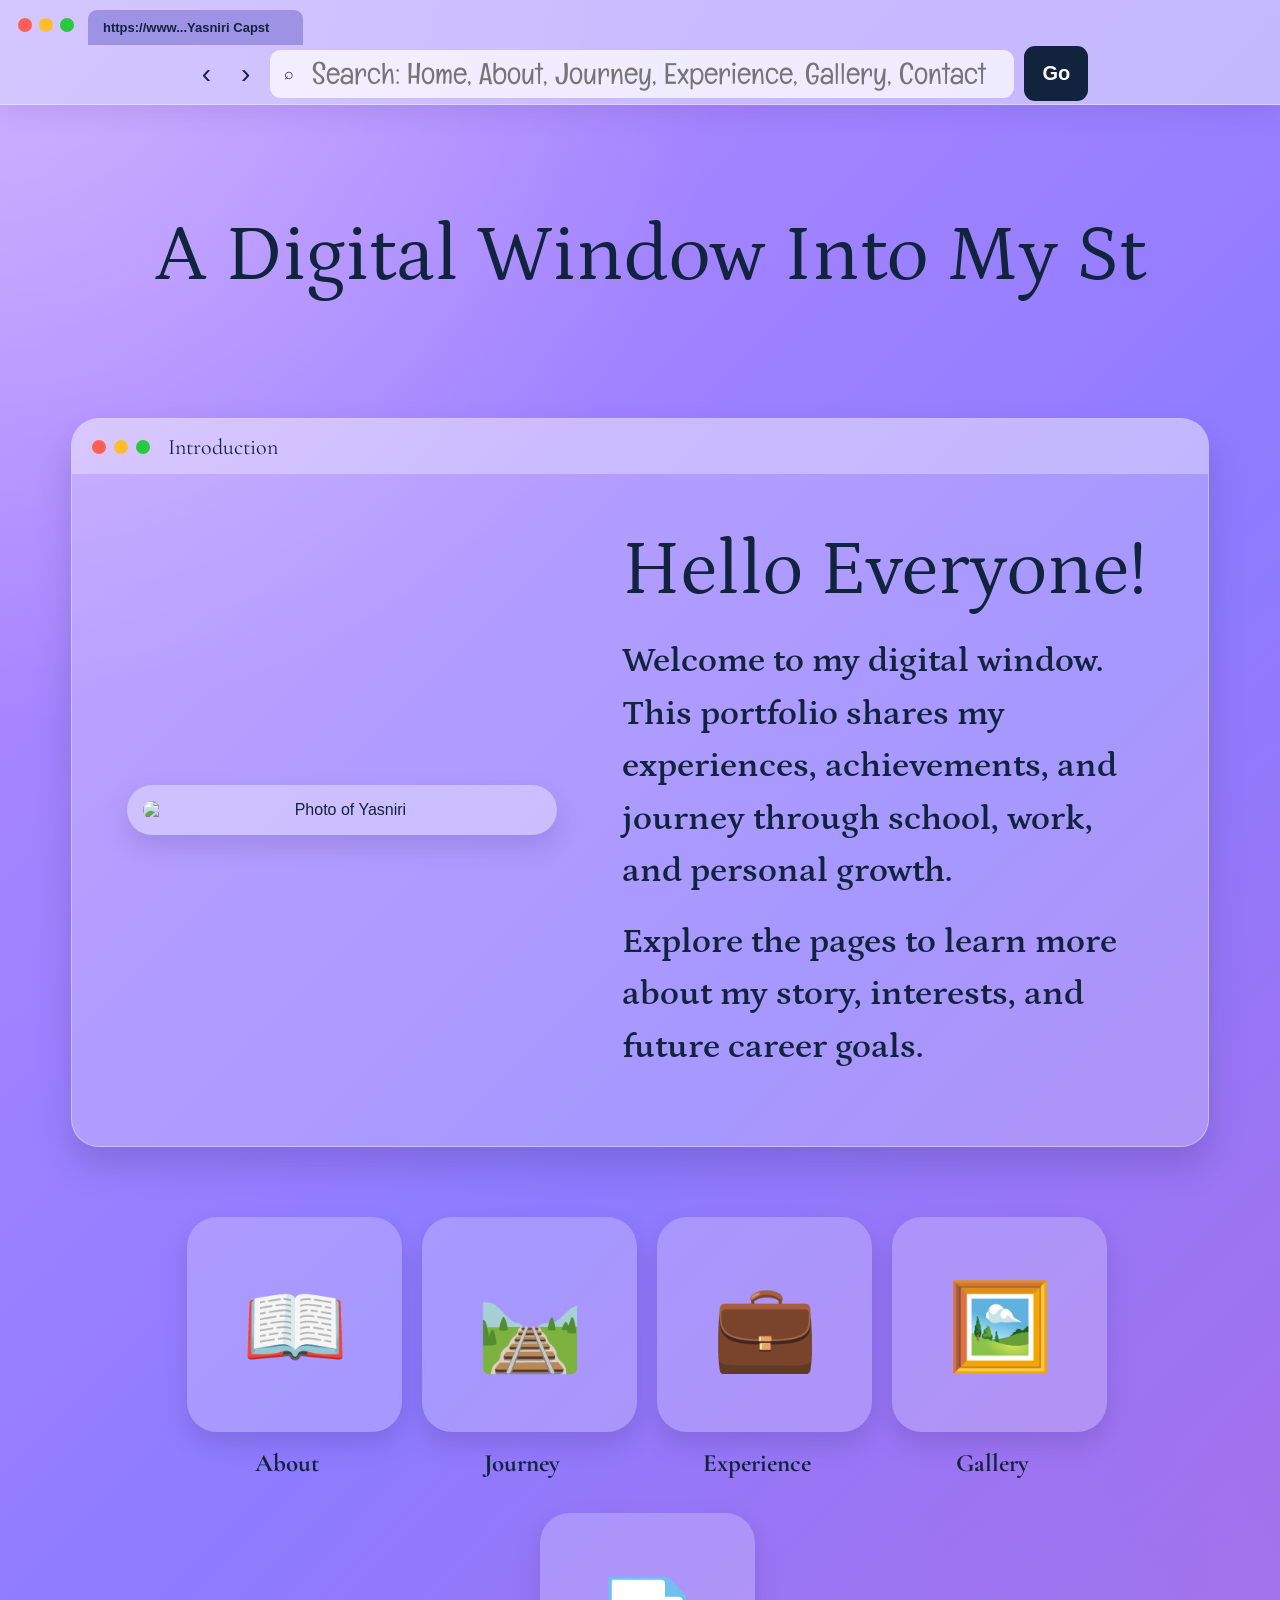
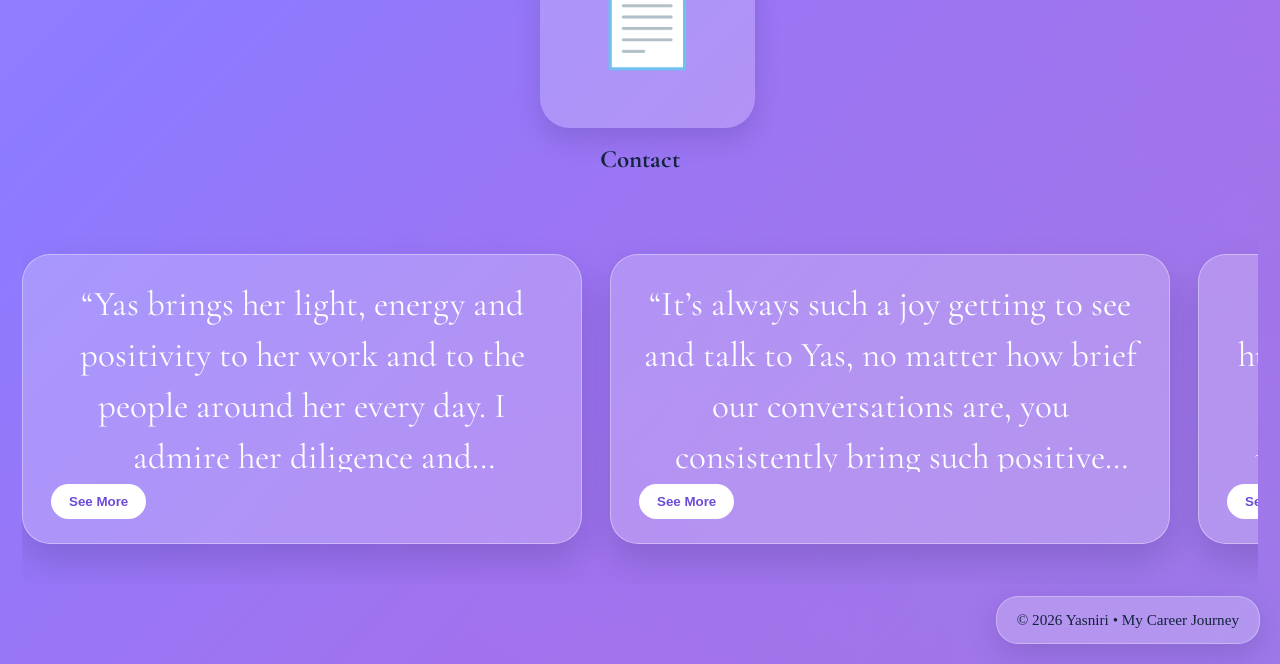
==== commit 222bb966: "changes" ====
--- a/index.html
+++ b/index.html
@@ -14,8 +14,8 @@
 </head>
  
 <body>
-
-    <!--  INTRO SCREEN 
+<!---
+     INTRO SCREEN 
     <div id="intro-screen">
         <img
             src="https://media.giphy.com/media/1F5EWwZtr1RC0Eieqn/giphy.gif"
@@ -330,6 +330,8 @@
     </div>
 
     <script src="script.js"></script>
-
+<footer class="dock-footer">
+    © 2026 Yasniri • My Career Journey
+</footer>
     </body>
     </html>
--- a/styles.css
+++ b/styles.css
@@ -10,15 +10,37 @@
     min-height: 100%;
     overflow-x: hidden;
 }
-
 body {
     min-height: 100vh;
     font-family: Arial, Helvetica, sans-serif;
-    background: radial-gradient(circle at top left, rgba(255, 255, 255, 0.35), transparent 28%),
+    background:
+        radial-gradient(circle at top left, rgba(255, 255, 255, 0.35), transparent 28%),
         radial-gradient(circle at bottom right, rgba(129, 140, 248, 0.45), transparent 32%),
         linear-gradient(135deg, #b88cff, #8d7bff, #b46adf);
     color: #12233d;
-}
+
+    animation: pageEnter 0.8s ease forwards;
+}
+
+body.fade-out {
+    opacity: 0;
+    transition: opacity 0.45s ease;
+}
+
+@keyframes pageEnter {
+    from {
+        opacity: 0;
+        filter: blur(12px);
+        transform: scale(0.98);
+    }
+
+    to {
+        opacity: 1;
+        filter: blur(0);
+        transform: scale(1);
+    }
+}
+
 
 /* APPLE HELLO INTRO SCREEN */
 
@@ -188,7 +210,7 @@
 
 .toolbar {
     position: absolute;
-    top: 56px;
+    top: 46px;
     left: 0;
     width: 100%;
     display: flex;
@@ -218,34 +240,35 @@
 }
 
 .url-bar {
-    width: 42%;
-    min-width: 320px;
-    max-width: 620px;
-    height: 47px;
+      width: 60%;
+    min-width: 420px;
+    max-width: 900px;
+    height: 48px;
     background: rgba(255, 255, 255, 0.72);
     border-radius: 11px;
     display: flex;
     align-items: center;
-    gap: 8px;
-    padding: 0 18px;
+    gap: 18px;
+    padding: 0 14px;
 }
 
 .url-bar input {
-    width: 200%;
+    width: 100%;
     border: none;
     outline: none;
     background: transparent;
     color: #12233d;
-    font-size: 14px;
+    font-size: 30px;
 }
 
 .go-btn {
-    height: 38px;
+    height: 55px;
     padding: 0 18px;
     border-radius: 11px;
     background: #12233d;
     color: white;
     font-weight: bold;
+    font-size:20px;
 }
 
 .go-btn:hover {
@@ -710,4 +733,30 @@
 }
 
 
-
+.dock-footer {
+    position: fixed;
+
+    bottom: 20px;
+    right: 20px;
+
+    padding: 14px 20px;
+
+    border-radius: 22px;
+
+    background: rgba(255, 255, 255, 0.22);
+
+    backdrop-filter: blur(20px);
+    -webkit-backdrop-filter: blur(20px);
+
+    border: 1px solid rgba(255, 255, 255, 0.3);
+
+    box-shadow: 0 10px 30px rgba(54, 35, 110, 0.2);
+
+    color: #12233d;
+
+    font-family: "Life Savers", serif;
+
+    font-size: 0.95rem;
+
+    z-index: 9999;
+}
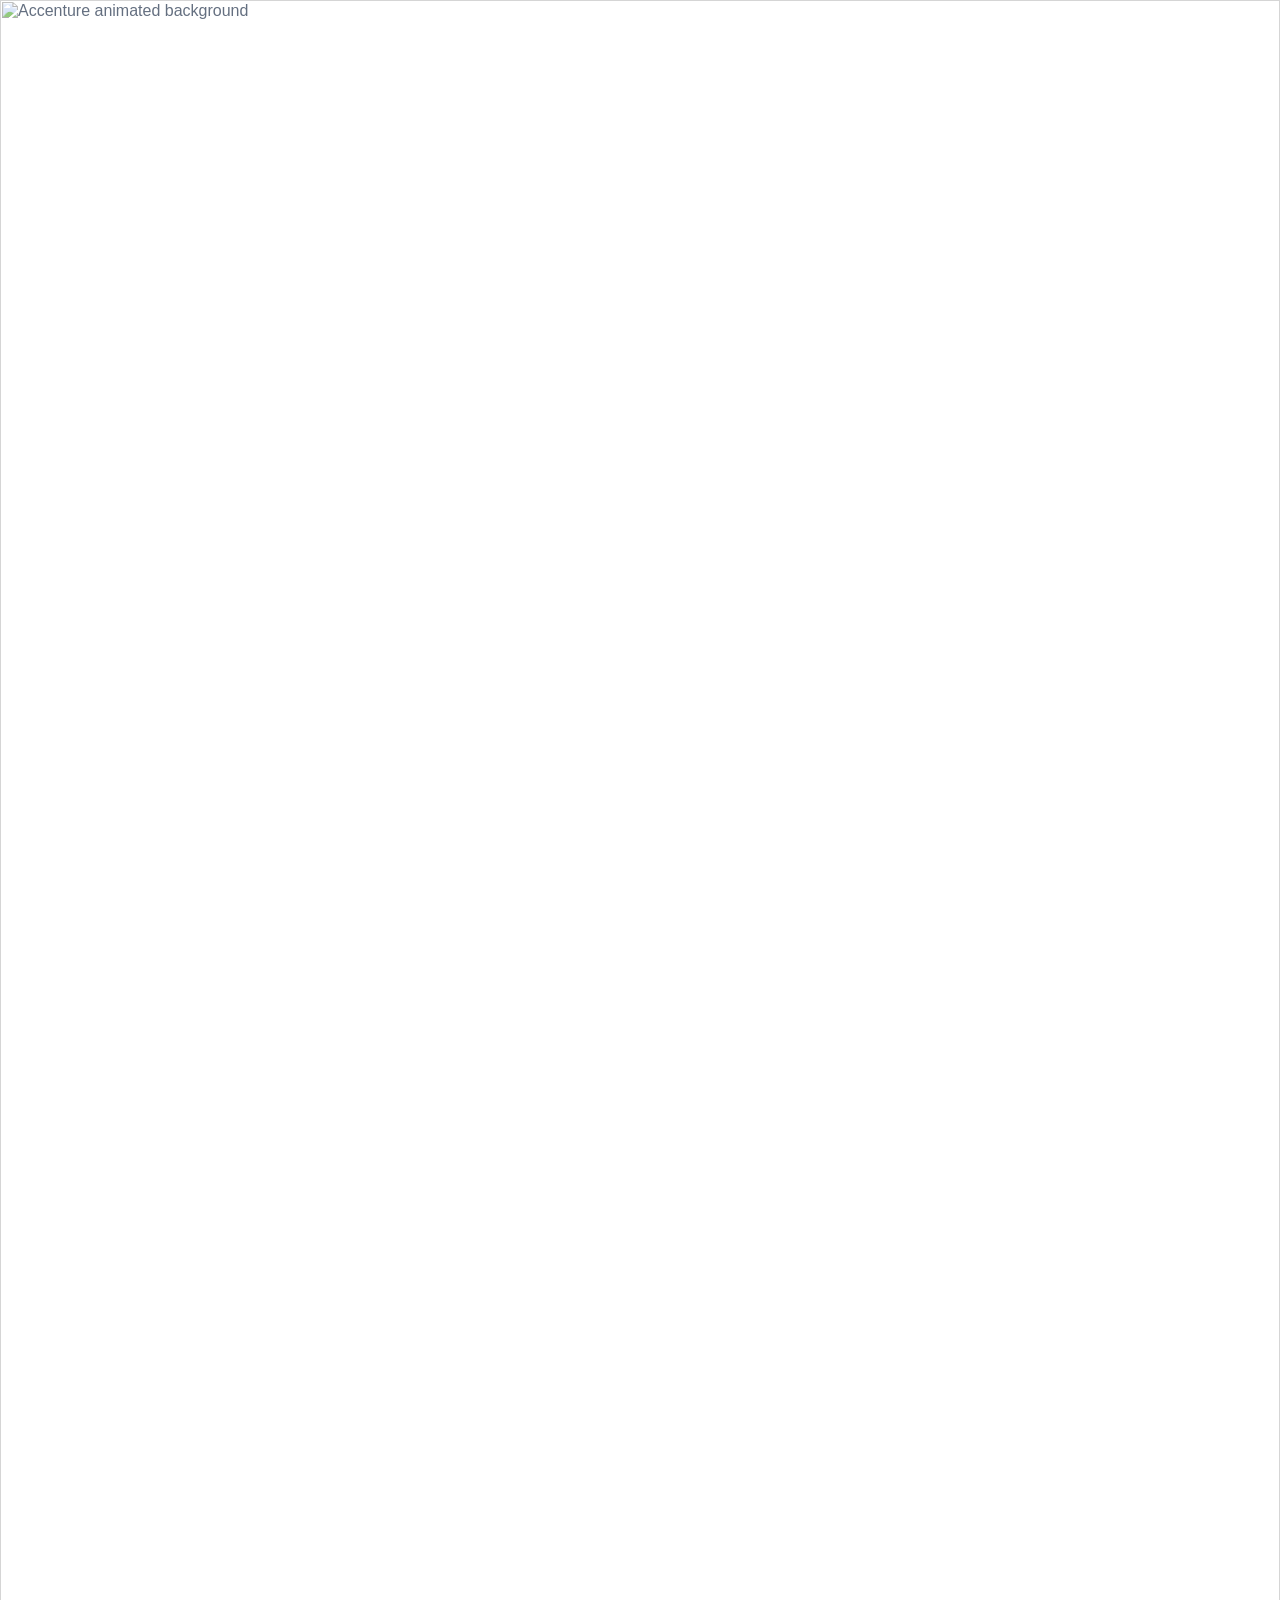
==== commit 6f6737e6: "changes" ====
--- a/index.html
+++ b/index.html
@@ -1,4 +1,4 @@
-<!doctype html>
+"<!doctype html>
 <html lang="en">
 <head>
     <meta charset="UTF-8" />
@@ -14,8 +14,7 @@
 </head>
  
 <body>
-<!---
-     INTRO SCREEN 
+<!--- INTRO SCREEN --->
     <div id="intro-screen">
         <img
             src="https://media.giphy.com/media/1F5EWwZtr1RC0Eieqn/giphy.gif"
@@ -24,7 +23,7 @@
         />
         <h1 class="hello-text">Welcome...</h1>
     </div>   
--->
+
     <div class="browser">
         <header class="top-bar">
             <div class="window-dots">
@@ -76,7 +75,7 @@
 
         <div class="photo-card">
             <img
-                src="https://cdn.corenexis.com/files/c/7716537720.jpg"
+                src="https://cdn.corenexis.com/f/jOAr7oQhsom.jpg"
                 alt="Photo of Yasniri"
                 class="profile-image" />
         </div>
@@ -154,7 +153,7 @@
 
                     <div class="quote-card">
                         <p>
-                            I truly appreciate Yas’ patience, humility, kindness, and the way she has navigated
+                           " I truly appreciate Yas’ patience, humility, kindness, and the way she has navigated
                             building strong people skills throughout her first experience in a corporate
                             environment. One of the most rewarding things to watch has been Yas gradually breaking
                             out of her shell, collaborating more confidently with her team, getting involved in
@@ -162,14 +161,14 @@
                             been inspiring to watch her continue growing into herself and realizing that she can
                             accomplish anything she sets her mind to. Her hard work, dedication, and willingness to
                             keep learning has paid off, and I truly believe she has a very bright future ahead of
-                            her. — Maria Acevedo
+                            her." — Maria Acevedo
                         </p>
                         <button class="see-more-btn" onclick="openQuote(this)">See More</button>
                     </div>
 
                     <div class="quote-card">
                         <p>
-You never know someone’s potential until you see it walk through the door—and that’s exactly what I saw in Yas from day one. She is resilient, responsible, hardworking, and a true pleasure to work with. Across the many projects we’ve collaborated on, Yas has consistently helped bring ideas to life with seamless execution. I especially admire the moments when she shines without even realizing it. Thank you for making even the most stressful days easier! - Silvia Chorny
+"You never know someone’s potential until you see it walk through the door—and that’s exactly what I saw in Yas from day one. She is resilient, responsible, hardworking, and a true pleasure to work with. Across the many projects we’ve collaborated on, Yas has consistently helped bring ideas to life with seamless execution. I especially admire the moments when she shines without even realizing it. Thank you for making even the most stressful days easier!" - Silvia Chorny
 
 </p>
                         <button class="see-more-btn" onclick="openQuote(this)">See More</button>
@@ -186,7 +185,7 @@
 
                     <div class="quote-card">
                         <p>
-You never know someone’s potential until you see it walk through the door—and that’s exactly what I saw in Yas from day one. She is resilient, responsible, hardworking, and a true pleasure to work with. Across the many projects we’ve collaborated on, Yas has consistently helped bring ideas to life with seamless execution. I especially admire the moments when she shines without even realizing it. Thank you for making even the most stressful days easier! - Silvia Chorny
+"You never know someone’s potential until you see it walk through the door—and that’s exactly what I saw in Yas from day one. She is resilient, responsible, hardworking, and a true pleasure to work with. Across the many projects we’ve collaborated on, Yas has consistently helped bring ideas to life with seamless execution. I especially admire the moments when she shines without even realizing it. Thank you for making even the most stressful days easier!" - Silvia Chorny
 
 </p>
                         <button class="see-more-btn" onclick="openQuote(this)">See More</button>
@@ -200,15 +199,15 @@
 
  <div class="quote-card">
                         <p>
-You never know someone’s potential until you see it walk through the door—and that’s exactly what I saw in Yas from day one. She is resilient, responsible, hardworking, and a true pleasure to work with. Across the many projects we’ve collaborated on, Yas has consistently helped bring ideas to life with seamless execution. I especially admire the moments when she shines without even realizing it. Thank you for making even the most stressful days easier! - Silvia Chorny
-
-</p>
-                        <button class="see-more-btn" onclick="openQuote(this)">See More</button>
-                    </div>
-
-
-                    <div class="quote-card">
-                        <p>I truly appreciate Yas’ patience, humility, kindness, and the way she has navigated
+"You never know someone’s potential until you see it walk through the door—and that’s exactly what I saw in Yas from day one. She is resilient, responsible, hardworking, and a true pleasure to work with. Across the many projects we’ve collaborated on, Yas has consistently helped bring ideas to life with seamless execution. I especially admire the moments when she shines without even realizing it. Thank you for making even the most stressful days easier!" - Silvia Chorny
+
+</p>
+                        <button class="see-more-btn" onclick="openQuote(this)">See More</button>
+                    </div>
+
+
+                    <div class="quote-card">
+                        <p>"I truly appreciate Yas’ patience, humility, kindness, and the way she has navigated
                             building strong people skills throughout her first experience in a corporate
                             environment. One of the most rewarding things to watch has been Yas gradually breaking
                             out of her shell, collaborating more confidently with her team, getting involved in
@@ -216,13 +215,13 @@
                             been inspiring to watch her continue growing into herself and realizing that she can
                             accomplish anything she sets her mind to. Her hard work, dedication, and willingness to
                             keep learning has paid off, and I truly believe she has a very bright future ahead of
-                            her. — Maria Acevedo</p>
-                        <button class="see-more-btn" onclick="openQuote(this)">See More</button>
-                    </div>
-
-                    <div class="quote-card">
-                        <p>
-Yas could take my job and do it better than me if she wanted to. She is constantly reframing the way we do things on the youth apprenticeship program with out-of-the-box ideas and the drive to execute them. She has this incredible passion to pay things forward, and was a driving force behind last year's Excel curriculum, along with serving as the only youth apprentice communications coach for Cohort 2025 to improve their business writing. She is bright, hard-working, and never stops surprising us with what she's able to do.
+                            her." — Maria Acevedo</p>
+                        <button class="see-more-btn" onclick="openQuote(this)">See More</button>
+                    </div>
+
+                    <div class="quote-card">
+                        <p>
+"Yas could take my job and do it better than me if she wanted to. She is constantly reframing the way we do things on the youth apprenticeship program with out-of-the-box ideas and the drive to execute them. She has this incredible passion to pay things forward, and was a driving force behind last year's Excel curriculum, along with serving as the only youth apprentice communications coach for Cohort 2025 to improve their business writing. She is bright, hard-working, and never stops surprising us with what she's able to do." - Eshaan Jain
 
 </p>
                         <button class="see-more-btn" onclick="openQuote(this)">See More</button>
@@ -232,15 +231,15 @@
 
                     <div class="quote-card">
                         <p>
-You never know someone’s potential until you see it walk through the door—and that’s exactly what I saw in Yas from day one. She is resilient, responsible, hardworking, and a true pleasure to work with. Across the many projects we’ve collaborated on, Yas has consistently helped bring ideas to life with seamless execution. I especially admire the moments when she shines without even realizing it. Thank you for making even the most stressful days easier! - Silvia Chorny
-
-</p>
-                        <button class="see-more-btn" onclick="openQuote(this)">See More</button>
-                    </div>
-
-                    <div class="quote-card">
-                        <p>
-I truly appreciate Yas’ patience, humility, kindness, and the way she has navigated
+"You never know someone’s potential until you see it walk through the door—and that’s exactly what I saw in Yas from day one. She is resilient, responsible, hardworking, and a true pleasure to work with. Across the many projects we’ve collaborated on, Yas has consistently helped bring ideas to life with seamless execution. I especially admire the moments when she shines without even realizing it. Thank you for making even the most stressful days easier!" - Silvia Chorny
+
+</p>
+                        <button class="see-more-btn" onclick="openQuote(this)">See More</button>
+                    </div>
+
+                    <div class="quote-card">
+                        <p>
+"I truly appreciate Yas’ patience, humility, kindness, and the way she has navigated
                             building strong people skills throughout her first experience in a corporate
                             environment. One of the most rewarding things to watch has been Yas gradually breaking
                             out of her shell, collaborating more confidently with her team, getting involved in
@@ -248,7 +247,7 @@
                             been inspiring to watch her continue growing into herself and realizing that she can
                             accomplish anything she sets her mind to. Her hard work, dedication, and willingness to
                             keep learning has paid off, and I truly believe she has a very bright future ahead of
-                            her. — Maria Acevedo
+                            her." — Maria Acevedo
 
 </p>
                         <button class="see-more-btn" onclick="openQuote(this)">See More</button>
@@ -256,16 +255,16 @@
 
                      <div class="quote-card">
                         <p>
-You never know someone’s potential until you see it walk through the door—and that’s exactly what I saw in Yas from day one. She is resilient, responsible, hardworking, and a true pleasure to work with. Across the many projects we’ve collaborated on, Yas has consistently helped bring ideas to life with seamless execution. I especially admire the moments when she shines without even realizing it. Thank you for making even the most stressful days easier! - Silvia Chorny
-
+"You never know someone’s potential until you see it walk through the door—and that’s exactly what I saw in Yas from day one. She is resilient, responsible, hardworking, and a true pleasure to work with. Across the many projects we’ve collaborated on, Yas has consistently helped bring ideas to life with seamless execution. I especially admire the moments when she shines without even realizing it. Thank you for making even the most stressful days easier! - Silvia Chorny
+"
 </p>
                         <button class="see-more-btn" onclick="openQuote(this)">See More</button>
                 </div>
 
                   <div class="quote-card">
                         <p>
-Yas could take my job and do it better than me if she wanted to. She is constantly reframing the way we do things on the youth apprenticeship program with out-of-the-box ideas and the drive to execute them. She has this incredible passion to pay things forward, and was a driving force behind last year's Excel curriculum, along with serving as the only youth apprentice communications coach for Cohort 2025 to improve their business writing. She is bright, hard-working, and never stops surprising us with what she's able to do.
-
+"Yas could take my job and do it better than me if she wanted to. She is constantly reframing the way we do things on the youth apprenticeship program with out-of-the-box ideas and the drive to execute them. She has this incredible passion to pay things forward, and was a driving force behind last year's Excel curriculum, along with serving as the only youth apprentice communications coach for Cohort 2025 to improve their business writing. She is bright, hard-working, and never stops surprising us with what she's able to do.
+"
 </p>                    <button class="see-more-btn" onclick="openQuote(this)">See More</button>
                     </div>
  <div class="quote-card">
@@ -279,7 +278,7 @@
 
                     <div class="quote-card">
                         <p>
-I truly appreciate Yas’ patience, humility, kindness, and the way she has navigated
+"I truly appreciate Yas’ patience, humility, kindness, and the way she has navigated
                             building strong people skills throughout her first experience in a corporate
                             environment. One of the most rewarding things to watch has been Yas gradually breaking
                             out of her shell, collaborating more confidently with her team, getting involved in
@@ -287,7 +286,7 @@
                             been inspiring to watch her continue growing into herself and realizing that she can
                             accomplish anything she sets her mind to. Her hard work, dedication, and willingness to
                             keep learning has paid off, and I truly believe she has a very bright future ahead of
-                            her. — Maria Acevedo
+                            her." — Maria Acevedo
 
 </p>
                         <button class="see-more-btn" onclick="openQuote(this)">See More</button>
@@ -302,8 +301,8 @@
 
 <div class="quote-card">
                         <p>
-You never know someone’s potential until you see it walk through the door—and that’s exactly what I saw in Yas from day one. She is resilient, responsible, hardworking, and a true pleasure to work with. Across the many projects we’ve collaborated on, Yas has consistently helped bring ideas to life with seamless execution. I especially admire the moments when she shines without even realizing it. Thank you for making even the most stressful days easier! - Silvia Chorny
-
+"You never know someone’s potential until you see it walk through the door—and that’s exactly what I saw in Yas from day one. She is resilient, responsible, hardworking, and a true pleasure to work with. Across the many projects we’ve collaborated on, Yas has consistently helped bring ideas to life with seamless execution. I especially admire the moments when she shines without even realizing it. Thank you for making even the most stressful days easier! - Silvia Chorny
+"
 </p>
   <button class="see-more-btn" onclick="openQuote(this)">See More</button>
                 </div>
@@ -334,4 +333,4 @@
     © 2026 Yasniri • My Career Journey
 </footer>
     </body>
-    </html>+    </html>"
--- a/styles.css
+++ b/styles.css
@@ -10,6 +10,7 @@
     min-height: 100%;
     overflow-x: hidden;
 }
+
 body {
     min-height: 100vh;
     font-family: Arial, Helvetica, sans-serif;
@@ -18,7 +19,6 @@
         radial-gradient(circle at bottom right, rgba(129, 140, 248, 0.45), transparent 32%),
         linear-gradient(135deg, #b88cff, #8d7bff, #b46adf);
     color: #12233d;
-
     animation: pageEnter 0.8s ease forwards;
 }
 
@@ -41,7 +41,6 @@
     }
 }
 
-
 /* APPLE HELLO INTRO SCREEN */
 
 #intro-screen {
@@ -75,7 +74,8 @@
     font-family: "Great Vibes", cursive;
     font-weight: 400;
     font-style: normal;
-font-size: clamp(5rem, 10vw, 9rem);    letter-spacing: 4px;
+    font-size: clamp(5rem, 10vw, 9rem);
+    letter-spacing: 4px;
     color: rgb(0, 0, 0);
     text-align: center;
 
@@ -88,7 +88,6 @@
         0 0 40px rgba(141, 9, 212, 0.4);
 }
 
-/* Only starts after screen is clicked */
 #intro-screen.start .hello-text {
     animation:
         fadeIn 2s ease forwards,
@@ -97,9 +96,7 @@
 }
 
 #intro-screen.hide {
-    opacity: 0;
-    visibility: hidden;
-    pointer-events: none;
+    display: none;
 }
 
 @keyframes fadeIn {
@@ -156,7 +153,10 @@
     min-height: 100vh;
 }
 
+/* TOP BAR */
+
 .top-bar {
+    width: 100%;
     height: 105px;
     background: rgba(214, 207, 255, 0.72);
     backdrop-filter: blur(18px);
@@ -173,7 +173,8 @@
     gap: 7px;
 }
 
-.window-dots span {
+.window-dots span,
+.dot {
     width: 14px;
     height: 14px;
     border-radius: 50%;
@@ -229,8 +230,8 @@
 
 .nav-arrow {
     background: transparent;
-    font-size: 28px;
-    padding: 4px 10px;
+    font-size: 20px;
+    padding: 3px 8px;
     color: #12233d;
 }
 
@@ -240,35 +241,55 @@
 }
 
 .url-bar {
-      width: 60%;
-    min-width: 420px;
-    max-width: 900px;
-    height: 48px;
-    background: rgba(255, 255, 255, 0.72);
-    border-radius: 11px;
+    width: 42%;
+    min-width: 430px;
+    max-width: 760px;
+
+    height: 39px;
+
+    background: rgba(255, 255, 255, 0.75);
+
+    border-radius: 12px;
+
     display: flex;
     align-items: center;
-    gap: 18px;
+
+    gap: 10px;
+
     padding: 0 14px;
+
+    box-shadow:
+        inset 0 1px 3px rgba(0,0,0,0.05),
+        0 4px 12px rgba(65, 45, 120, 0.08);
 }
 
 .url-bar input {
     width: 100%;
+
     border: none;
     outline: none;
+
     background: transparent;
-    color: #12233d;
-    font-size: 30px;
+
+    color: #12233d;
+
+    font-size: 15px;
 }
 
 .go-btn {
-    height: 55px;
-    padding: 0 18px;
+    height: 39px;
+
+    padding: 0 16px;
+
     border-radius: 11px;
+
     background: #12233d;
+
     color: white;
+
     font-weight: bold;
-    font-size:20px;
+
+    font-size: 14px;
 }
 
 .go-btn:hover {
@@ -284,13 +305,11 @@
 .hero {
     max-width: 1500px;
     width: 100%;
-
     margin: 0 auto 75px;
-
 }
 
 #typingText {
-  font-family: "Petrona", serif;
+    font-family: "Petrona", serif;
     font-weight: 400;
     font-style: normal;
 }
@@ -298,21 +317,19 @@
 .hero h2 {
     font-size: 65px;
     margin-bottom: 14px;
-  font-family: "Petrona", serif;
-     font-weight: 400;
+    font-family: "Petrona", serif;
+    font-weight: 400;
     font-style: normal;
     white-space: nowrap;
-
 }
 
 .hero-subtitle {
     max-width: 610px;
     margin: 0 auto;
     line-height: 1.6;
-   transform: translateX(-80px);
-   padding-right: 1680px;
-}
-
+    transform: translateX(-80px);
+    padding-right: 1680px;
+}
 
 #searchMessage {
     min-height: 24px;
@@ -328,7 +345,7 @@
     justify-content: center;
     align-items: center;
 
-    gap: 35px;
+    gap: 48px;
 
     flex-wrap: wrap;
 
@@ -367,7 +384,6 @@
     font-size: 85px;
 
     box-shadow: 0 12px 25px rgba(64,44,120,0.2);
-    
 }
 
 .favorite-card p {
@@ -416,7 +432,7 @@
     -webkit-line-clamp: 4;
     -webkit-box-orient: vertical;
     overflow: hidden;
-    font-size:35px;
+    font-size: 35px;
 }
 
 .see-more-btn {
@@ -486,7 +502,7 @@
 }
 
 h1 {
-     font-family: "Cormorant Garamond";
+    font-family: "Cormorant Garamond";
     font-size: 80px;
     white-space: nowrap;
     padding-left: 20px;
@@ -505,12 +521,14 @@
 
 @media (max-width: 768px) {
     .top-bar {
-        height: 135px;
+        height: 112px;
+        align-items: flex-end;
+        padding-bottom: 12px;
     }
 
     .toolbar {
-        top: 68px;
         flex-wrap: wrap;
+        padding: 0 12px;
     }
 
     .url-bar {
@@ -536,6 +554,11 @@
 @media (max-width: 600px) {
     .tab {
         display: none;
+    }
+
+    .window-dots {
+        top: 16px;
+        left: 16px;
     }
 
     .url-bar {
@@ -578,22 +601,20 @@
     font-size: 20px;
 }
 
-a{
+a {
     font-family: "Petit Formal Script", cursive;
-  font-style: bold;  
-  font-size: 18px;
-}
-
+    font-style: bold;
+    font-size: 18px;
+}
 
 input {
     font-family: "Englebert", cursive;
 }
 
-
 /* MINI WINDOW */
 
 .mini-window {
-    width: 92%;
+    width: 100%;
     max-width: 1450px;
 
     margin: 70px auto;
@@ -682,7 +703,7 @@
 }
 
 .about-text h1 {
-  font-family: "Petrona", serif;
+    font-family: "Petrona", serif;
 
     font-size: clamp(4rem, 6vw, 6.2rem);
 
@@ -700,7 +721,7 @@
 }
 
 .about-text p {
-  font-family: "Petrona", serif;
+    font-family: "Petrona", serif;
 
     font-size: 35px;
 
@@ -716,7 +737,6 @@
 /* MOBILE */
 
 @media (max-width: 950px) {
-
     .about-layout {
         grid-template-columns: 1fr;
 
@@ -732,7 +752,6 @@
     }
 }
 
-
 .dock-footer {
     position: fixed;
 
@@ -759,4 +778,4 @@
     font-size: 0.95rem;
 
     z-index: 9999;
-}
+}
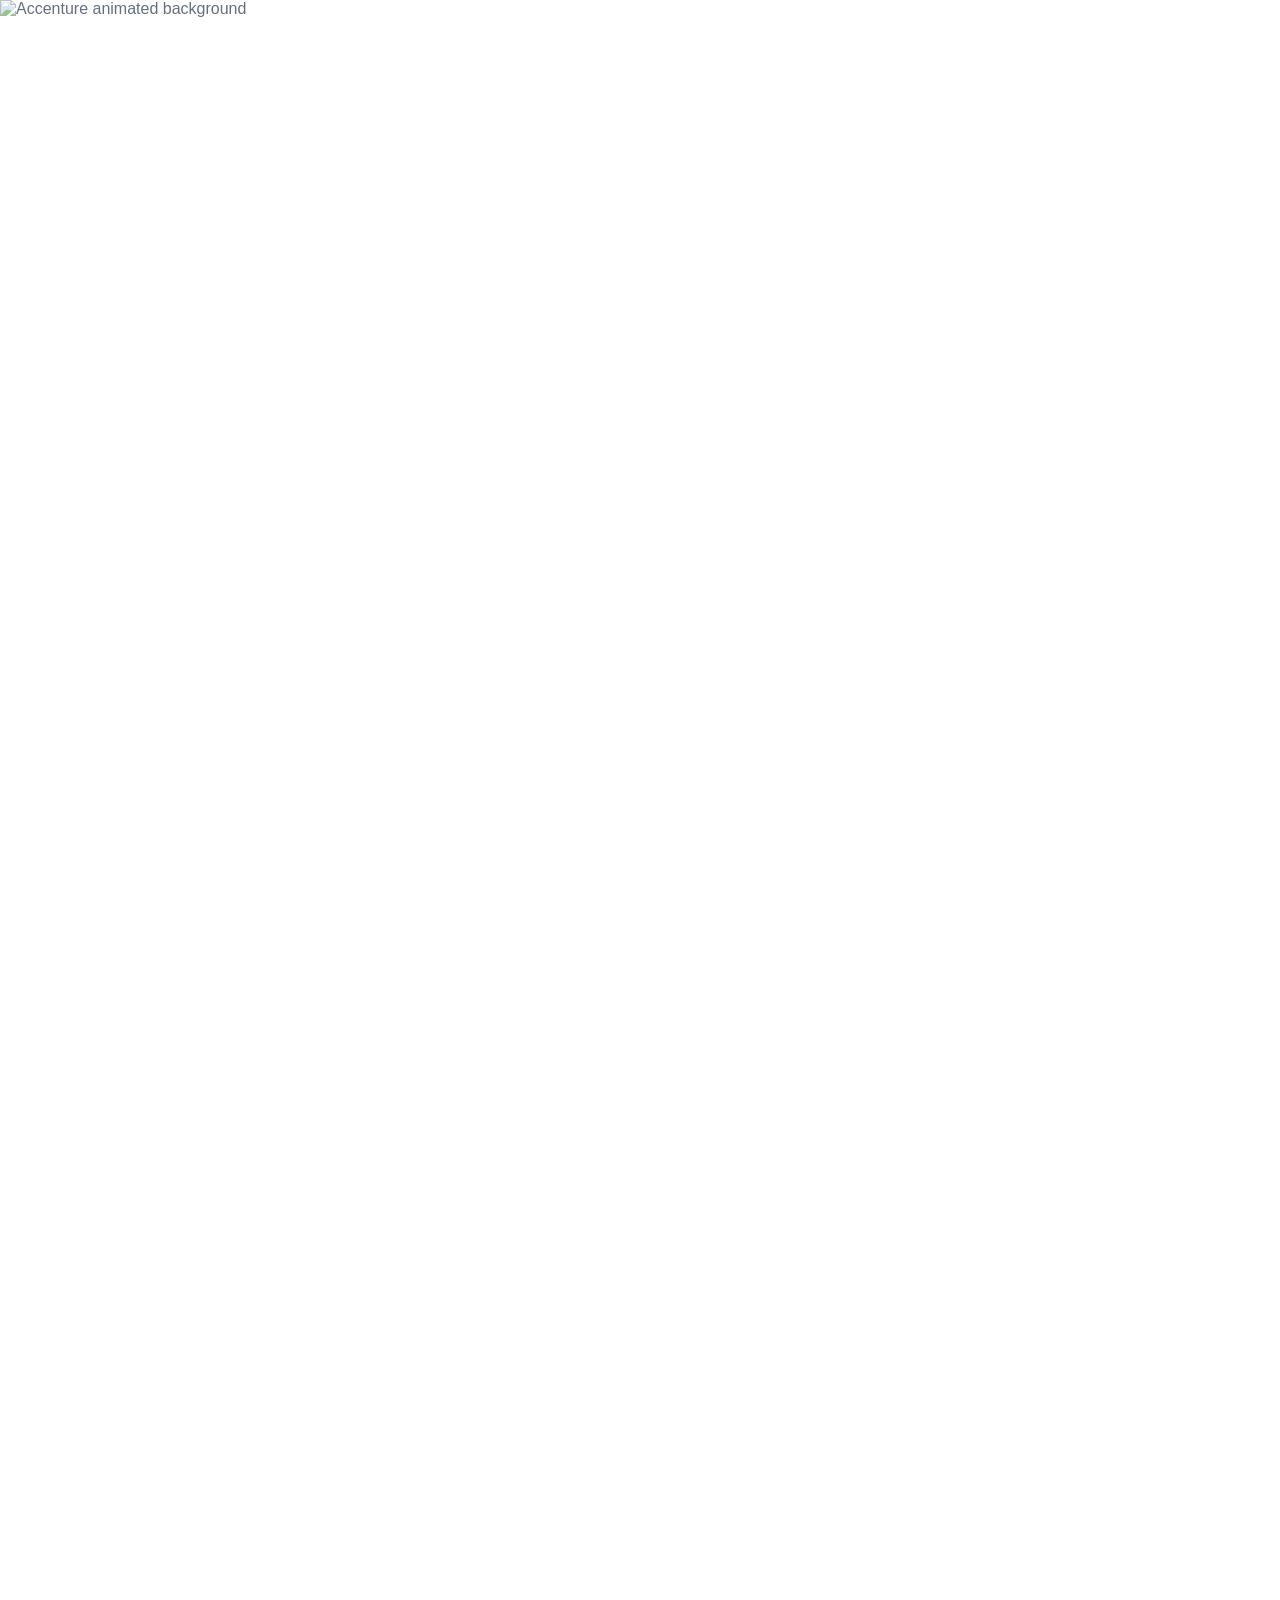
==== commit 52a5c271: "Updated website" ====
--- a/index.html
+++ b/index.html
@@ -1,4 +1,4 @@
-"<!doctype html>
+<!doctype html>
 <html lang="en">
 <head>
     <meta charset="UTF-8" />
@@ -330,7 +330,7 @@
 
     <script src="script.js"></script>
 <footer class="dock-footer">
-    © 2026 Yasniri • My Career Journey
+    © 2026 Yasniri Herrera • My Career Journey
 </footer>
     </body>
     </html>"
--- a/styles.css
+++ b/styles.css
@@ -150,7 +150,7 @@
 
 .browser {
     width: 100%;
-    min-height: 100vh;
+    min-height: 100%;
 }
 
 /* TOP BAR */
@@ -158,6 +158,7 @@
 .top-bar {
     width: 100%;
     height: 105px;
+    padding: 0px 20px;
     background: rgba(214, 207, 255, 0.72);
     backdrop-filter: blur(18px);
     border-bottom: 1px solid rgba(255, 255, 255, 0.35);
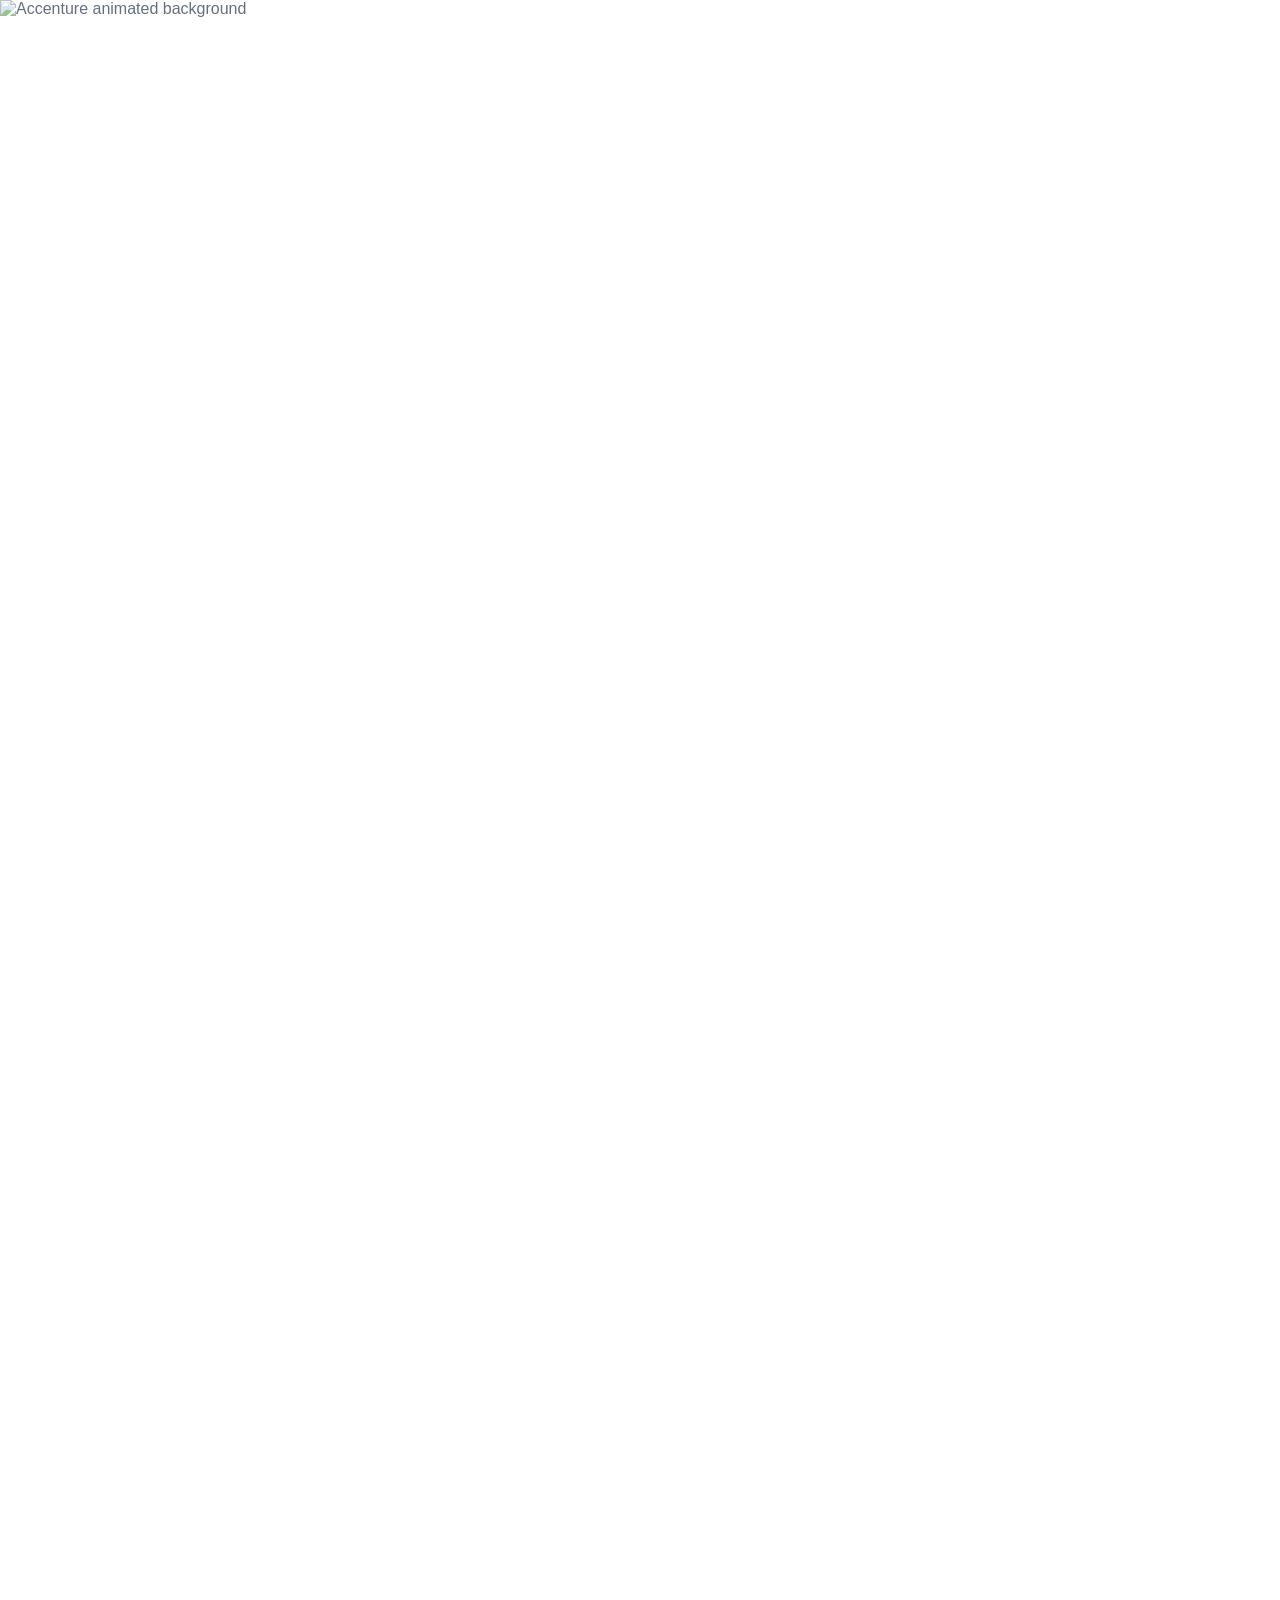
==== commit f20c9ad3: "Updated website" ====
--- a/index.html
+++ b/index.html
@@ -5,6 +5,7 @@
     <meta name="viewport" content="width=device-width, initial-scale=1.0" />
     <title>Yasniri Herrera Career Journey 💜</title>
     <link rel="stylesheet" href="styles.css" />
+    <link rel="stylesheet" href="responsive-fixes.css">
     <link rel="stylesheet" href="https://fontlibrary.org//face/chomsky">
 
 <link rel="preconnect" href="https://fonts.googleapis.com">
--- a/responsive-fixes.css
+++ b/responsive-fixes.css
@@ -0,0 +1,299 @@
+/* responsive-fixes.css
+   Add this file after each page's main CSS file in your HTML.
+   Example: <link rel="stylesheet" href="responsive-fixes.css">
+*/
+
+* {
+  box-sizing: border-box;
+}
+
+html,
+body {
+  width: 100%;
+  overflow-x: hidden;
+}
+
+img,
+video,
+iframe {
+  max-width: 100%;
+}
+
+img {
+  height: auto;
+}
+
+.browser,
+.desktop,
+.mini-window,
+.mini-content,
+.about-layout,
+.fact-grid,
+.pinterest-board,
+.popup-window,
+.popup-images,
+.file-explorer,
+.folder-content,
+.folder-area,
+.timeline,
+.timeline-container,
+.contact-form,
+.resume-frame {
+  max-width: 100%;
+}
+
+/* shared safari bar fixes */
+.url-bar {
+  width: min(60%, 900px);
+  min-width: 0 !important;
+}
+
+.url-bar input {
+  min-width: 0;
+}
+
+.dropbtn {
+  max-width: 100%;
+}
+
+/* index/styles.css fixes */
+.hero-subtitle {
+  padding-right: 0 !important;
+  transform: none !important;
+  max-width: 700px;
+}
+
+.hero h2,
+h1,
+#typingText {
+  white-space: normal !important;
+  overflow-wrap: break-word;
+}
+
+.icon {
+  width: clamp(120px, 18vw, 215px);
+  height: clamp(120px, 18vw, 215px);
+  font-size: clamp(48px, 8vw, 85px);
+}
+
+.favorite-card {
+  width: min(200px, 100%);
+}
+
+.quote-card {
+  width: min(560px, 86vw);
+  height: auto;
+  min-height: 210px;
+}
+
+.quote-card p {
+  font-size: clamp(1.2rem, 4vw, 2.2rem);
+}
+
+/* home.css fixes */
+.mini-window {
+  width: min(96%, 1450px) !important;
+  min-height: auto !important;
+}
+
+.about-layout {
+  grid-template-columns: minmax(260px, 430px) minmax(0, 1fr);
+}
+
+.photo-card {
+  width: min(430px, 100%) !important;
+}
+
+.fact-grid {
+  grid-template-columns: repeat(auto-fit, minmax(min(280px, 100%), 1fr));
+}
+
+.fact-card {
+  min-width: 0 !important;
+  width: 100%;
+}
+
+/* experience.css fixes */
+.file-explorer,
+.folder-content {
+  width: 100% !important;
+  max-width: 100% !important;
+}
+
+.folder-area {
+  grid-template-columns: repeat(auto-fit, minmax(min(180px, 100%), 1fr));
+}
+
+.core-img,
+.marketing-img,
+.apprenticeship-img,
+.panel-img,
+.experience-img,
+.folder-img {
+  width: 100% !important;
+  max-width: 900px;
+  height: auto !important;
+  object-fit: cover;
+}
+
+/* gallery.css fixes */
+.pinterest-board {
+  grid-template-columns: repeat(auto-fit, minmax(min(280px, 100%), 1fr)) !important;
+}
+
+.pin img {
+  height: clamp(260px, 40vw, 650px) !important;
+  object-fit: cover;
+}
+
+.pin-text h3 {
+  white-space: normal !important;
+  font-size: clamp(2rem, 5vw, 3.4rem) !important;
+}
+
+.popup-window {
+  width: min(95vw, 1200px) !important;
+  max-height: 90vh !important;
+}
+
+.popup-images {
+  grid-template-columns: repeat(auto-fit, minmax(min(240px, 100%), 1fr)) !important;
+}
+
+.popup-images img {
+  height: clamp(240px, 42vw, 500px) !important;
+  object-fit: cover;
+}
+
+/* contact.css fixes */
+.typewriter-title {
+  max-width: 100%;
+}
+
+.contact-btn {
+  word-break: break-word;
+}
+
+/* footer fix */
+.dock-footer {
+  max-width: calc(100vw - 24px);
+  font-size: clamp(0.75rem, 2vw, 0.95rem) !important;
+}
+
+@media (max-width: 950px) {
+  .about-layout {
+    grid-template-columns: 1fr !important;
+    text-align: center;
+  }
+
+  .about-text {
+    text-align: center;
+  }
+
+  .mini-content {
+    padding: 38px !important;
+  }
+}
+
+@media (max-width: 768px) {
+  .top-bar {
+    height: 140px !important;
+  }
+
+  .tab {
+    display: none !important;
+  }
+
+  .toolbar {
+    top: 58px !important;
+    flex-wrap: wrap;
+    justify-content: center;
+    padding: 8px 12px !important;
+  }
+
+  .nav-arrow {
+    font-size: 24px !important;
+    padding: 4px 8px !important;
+  }
+
+  .url-bar {
+    width: 100% !important;
+    height: 38px !important;
+  }
+
+  .url-bar input {
+    font-size: 14px !important;
+  }
+
+  .go-btn {
+    width: 70px !important;
+    height: 36px !important;
+    font-size: 12px !important;
+    padding: 0 10px !important;
+  }
+
+  .dropdown {
+    top: 12px !important;
+    right: 14px !important;
+  }
+
+  .dropbtn {
+    width: 115px !important;
+    font-size: 13px !important;
+  }
+
+  .desktop,
+  .start-page,
+  .experience-page {
+    padding-left: 16px !important;
+    padding-right: 16px !important;
+    align-items: flex-start !important;
+  }
+
+  .mini-content {
+    padding: 22px !important;
+  }
+
+  h1,
+  #typingText {
+    font-size: clamp(2.6rem, 15vw, 4.5rem) !important;
+  }
+
+  .hero h2 {
+    font-size: clamp(1.8rem, 9vw, 3rem) !important;
+  }
+
+  .hero-subtitle,
+  p {
+    font-size: clamp(1rem, 5vw, 1.35rem) !important;
+  }
+
+  .favorites {
+    grid-template-columns: repeat(2, minmax(0, 1fr)) !important;
+    display: grid !important;
+    gap: 22px !important;
+  }
+
+  .popup-topbar {
+    grid-template-columns: 70px 1fr 36px !important;
+  }
+}
+
+@media (max-width: 430px) {
+  .favorites,
+  .fact-grid,
+  .pinterest-board,
+  .popup-images,
+  .folder-area {
+    grid-template-columns: 1fr !important;
+  }
+
+  .mini-content {
+    padding: 16px !important;
+  }
+
+  .dock-footer {
+    right: 12px !important;
+    bottom: 12px !important;
+  }
+}
